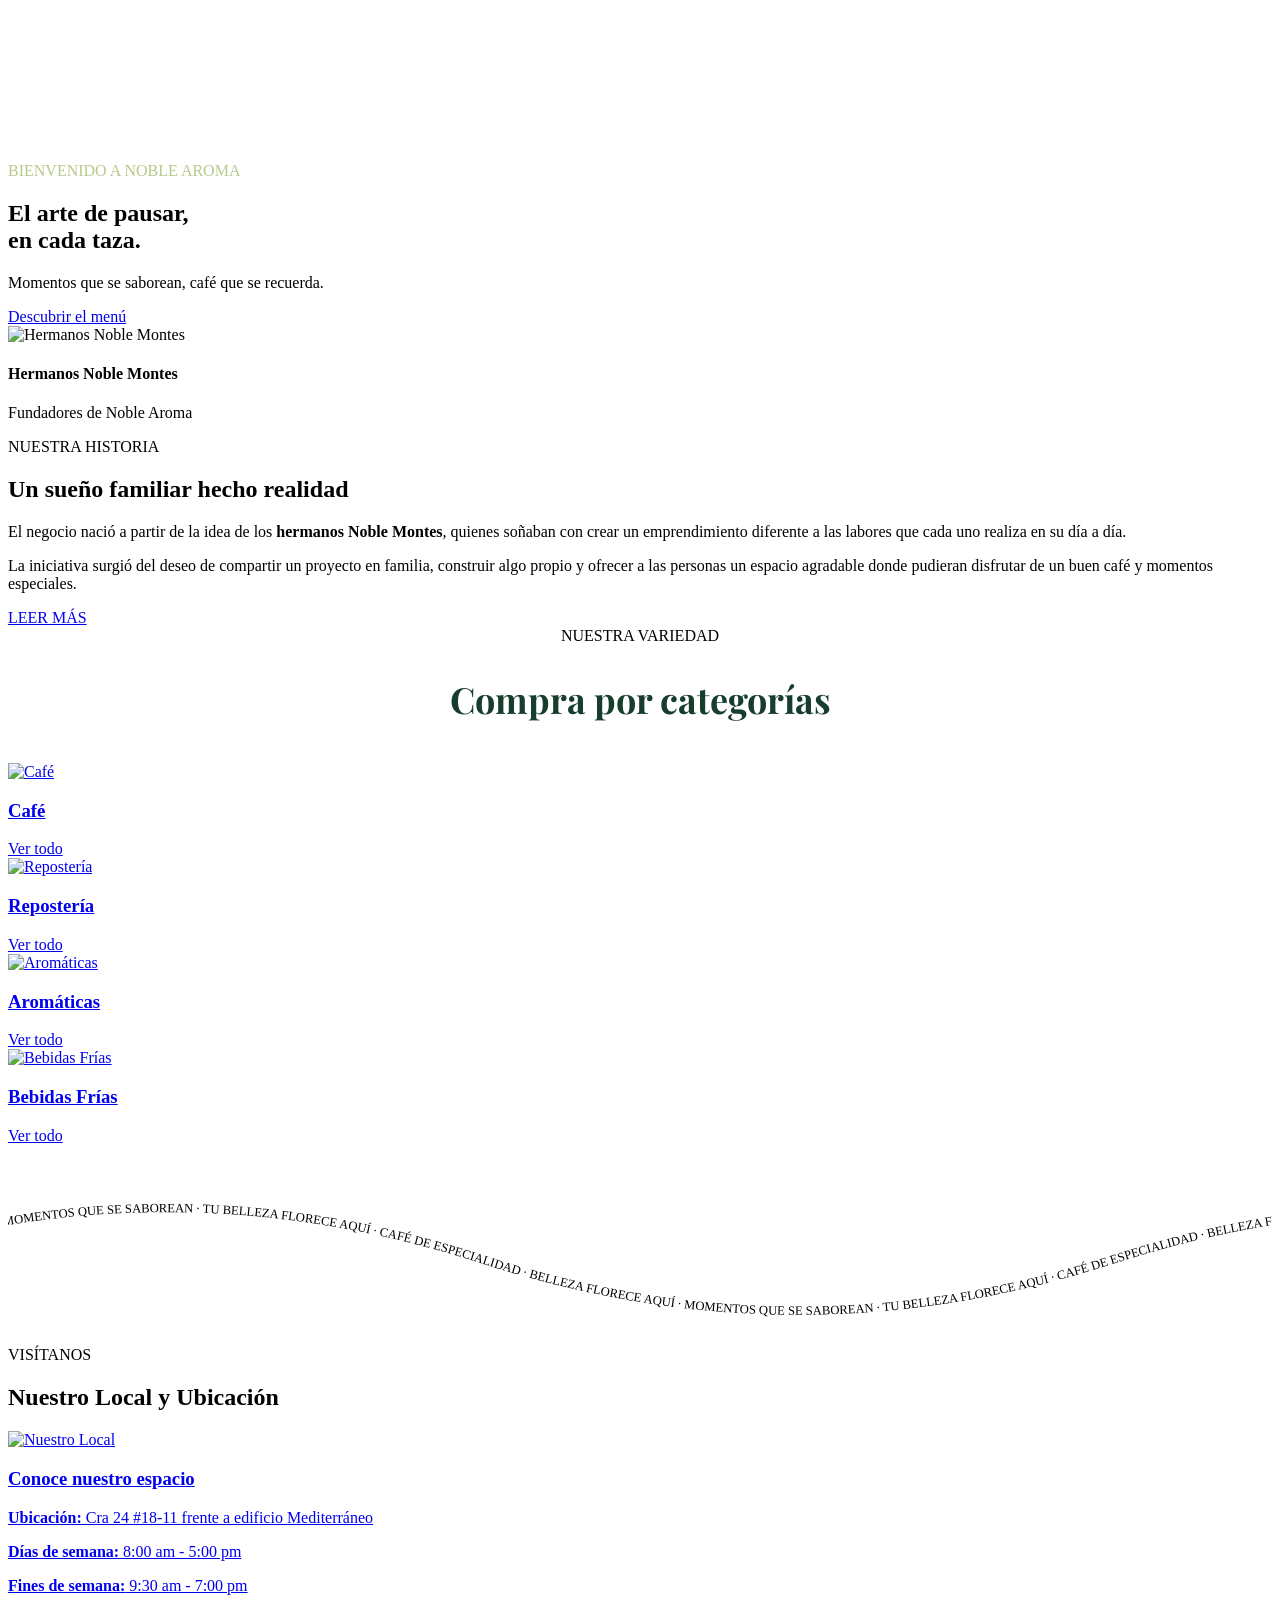
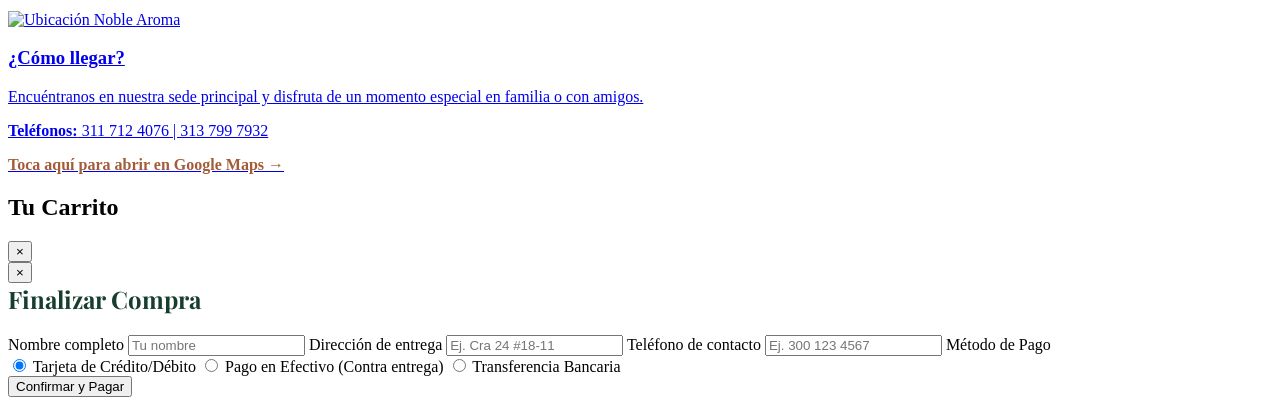
==== index.html @ 35841a6f "Fix HTML structure and resource paths Updated HTML structure and fixed file paths for resources." ====
<!doctype html>
<html lang="es">

<head>
  <meta charset="UTF-8" />
  <meta name="viewport" content="width=device-width, initial-scale=1.0" />
  <title>Noble Aroma</title>
  <link rel="preconnect" href="https://fonts.googleapis.com">
  <link rel="preconnect" href="https://fonts.gstatic.com" crossorigin>
  <link
    href="https://fonts.googleapis.com/css2?family=Cinzel:wght@600;700&family=Montserrat:wght@500;600;700&family=Playfair+Display:ital,wght@0,600;0,700;1,600&family=Poppins:wght@300;400;500;600;700&display=swap"
    rel="stylesheet">
  <link rel="stylesheet" href=".css/style.css" />
  <link rel="icon" href="img/logo/logo cafe.png" type="image/png" />
</head>

<body>
<div id="header-placeholder"></div>

  <section class="hero-video">
    <video autoplay loop muted playsinline class="video-fondo">
      <source src="/img/video-marca 9.58.02 a.m..mp4" type="video/mp4">
    </video>
    <div class="hero-video-overlay">
      <span class="titulo-etiqueta" style="color: #B7C98A;">BIENVENIDO A NOBLE AROMA</span>
      <h1>El arte de pausar,<br>en cada taza.</h1>
      <p>Momentos que se saborean, café que se recuerda.</p>
      <a href="productos.html" class="boton-leer-mas">Descubrir el menú</a>
    </div>
  </section>

  <section class="historia-inicio animar-scroll">
    <div class="historia-inicio-contenedor">
      <div class="historia-inicio-imagen-wrapper">
        <div class="historia-inicio-imagen">
          <img src="../img/dueñosylocal.jpeg" alt="Hermanos Noble Montes">
        </div>
        <div class="tarjeta-fundador">
          <h4>Hermanos Noble Montes</h4>
          <p>Fundadores de Noble Aroma</p>
        </div>
      </div>
      <div class="historia-inicio-contenido">
        <span class="titulo-etiqueta">NUESTRA HISTORIA</span>
        <h2>Un sueño familiar hecho realidad</h2>
        <p>El negocio nació a partir de la idea de los <strong>hermanos Noble Montes</strong>, quienes soñaban con crear
          un emprendimiento diferente a las labores que cada uno realiza en su día a día.</p>
        <p>La iniciativa surgió del deseo de compartir un proyecto en familia, construir algo propio y ofrecer a las
          personas un espacio agradable donde pudieran disfrutar de un buen café y momentos especiales.</p>
        <a href="conocenos.html" class="boton-leer-mas">LEER MÁS</a>
      </div>
    </div>
  </section>

  <section class="categorias-inicio animar-scroll">
    <div class="content-container">
      <span class="titulo-etiqueta" style="text-align: center; display: block; margin-bottom: 10px;">NUESTRA
        VARIEDAD</span>
      <h2
        style="text-align: center; font-family: 'Playfair Display', serif; color: #173D2D; font-size: 36px; margin-bottom: 40px;">
        Compra por categorías</h2>
      <div class="grid-categorias">
        <a href="productos.html?categoria=cafe" class="categoria-card">
          <img src="../img/1.jpeg" alt="Café">
          <div class="categoria-overlay">
            <h3>Café</h3>
            <span class="btn-ver-categoria">Ver todo</span>
          </div>
        </a>
        <a href="productos.html?categoria=reposteria" class="categoria-card">
          <img src="../img/2.jpeg" alt="Repostería">
          <div class="categoria-overlay">
            <h3>Repostería</h3>
            <span class="btn-ver-categoria">Ver todo</span>
          </div>
        </a>
        <a href="productos.html?categoria=aromaticas" class="categoria-card">
          <img src="../img/3.jpeg" alt="Aromáticas">
          <div class="categoria-overlay">
            <h3>Aromáticas</h3>
            <span class="btn-ver-categoria">Ver todo</span>
          </div>
        </a>
        <a href="productos.html?categoria=bebidas" class="categoria-card">
          <img src="../img/4.png" alt="Bebidas Frías">
          <div class="categoria-overlay">
            <h3>Bebidas Frías</h3>
            <span class="btn-ver-categoria">Ver todo</span>
          </div>
        </a>
      </div>
    </div>
  </section>

  <section class="frase-arco animar-scroll">
    <svg viewBox="0 0 1600 250" class="texto-arco-svg" preserveAspectRatio="xMidYMid slice">
      <path id="curva-gusano" d="M -200,150 Q 200,20 600,150 T 1400,150 T 2200,150" fill="transparent" />
      <text>
        <textPath href="#curva-gusano" startOffset="0%">
          BELLEZA FLORECE AQUÍ · MOMENTOS QUE SE SABOREAN · TU BELLEZA FLORECE AQUÍ · CAFÉ DE ESPECIALIDAD · BELLEZA
          FLORECE AQUÍ · MOMENTOS QUE SE SABOREAN · TU BELLEZA FLORECE AQUÍ · CAFÉ DE ESPECIALIDAD · BELLEZA FLORECE
          AQUÍ · MOMENTOS QUE SE SABOREAN ·
        </textPath>
      </text>
    </svg>
  </section>

  <section class="visitanos animar-scroll">
    <div class="visitanos-contenedor">
      <span class="titulo-etiqueta">VISÍTANOS</span>
      <h2>Nuestro Local y Ubicación</h2>
      <div class="visitanos-grid">
        <a href="conocenos.html" class="visitanos-card enlace-tarjeta">
          <img src="../img/LOCAL.jpeg" alt="Nuestro Local">
          <h3>Conoce nuestro espacio</h3>
          <p><strong>Ubicación:</strong> Cra 24 #18-11 frente a edificio Mediterráneo</p>
          <p><strong>Días de semana:</strong> 8:00 am - 5:00 pm</p>
          <p><strong>Fines de semana:</strong> 9:30 am - 7:00 pm</p>
        </a>
        <a href="https://www.google.com/maps/@9.3065624,-75.4027481,15z?entry=ttu&g_ep=EgoyMDI2MTEwMy4wIKXMDSoASAFQAw%3D%3D"
          target="_blank" rel="noopener noreferrer" class="visitanos-card enlace-tarjeta">
          <img src="../img/UBI.jpeg" alt="Ubicación Noble Aroma">
          <h3>¿Cómo llegar?</h3>
          <p>Encuéntranos en nuestra sede principal y disfruta de un momento especial en familia o con amigos.</p>
          <p><strong>Teléfonos:</strong> 311 712 4076 | 313 799 7932</p>
          <p style="color: #A35C37; font-weight: 600; margin-top: 10px;">Toca aquí para abrir en Google Maps &rarr;</p>
        </a>
      </div>
    </div>
  </section>
 <div id="footer-placeholder"></div>
  
  <div id="overlay-carrito" class="overlay-carrito"></div>
  <aside id="panel-carrito" class="panel-carrito">
    <div class="panel-header">
      <h2>Tu Carrito</h2>
      <button class="cerrar-panel" id="cerrar-panel">&times;</button>
    </div>
    <div class="panel-body">
      <div id="lista-carrito" class="lista-carrito"></div>
      <div id="carrito-vacio" class="carrito-vacio" hidden>
        <p>Tu carrito está vacío.</p>
        <a href="productos.html" class="boton-leer-mas">Ver Productos</a>
      </div>
    </div>
    <div class="panel-footer" id="resumen-carrito" hidden>
      <div class="linea-resumen"><span>Subtotal</span><span id="subtotal">$0</span></div>
      <div class="linea-resumen"><span>Envío</span><span>Gratis</span></div>
      <div class="linea-resumen total"><span>Total</span><span id="total-final">$0</span></div>
      <button id="btn-pagar" class="boton-confirmar">Proceder al Pago</button>
      <button id="btn-vaciar" class="boton-vaciar">Vaciar carrito</button>
    </div>
  </aside>
  <div id="modal-checkout" class="modal-overlay">
    <div class="modal-contenido">
      <button class="modal-cerrar" id="cerrar-checkout">&times;</button>
      <h2 style="font-family: 'Playfair Display', serif; color: #173D2D; margin-top: 0;">Finalizar Compra</h2>
      <form id="form-checkout" class="modal-formulario">
        <label>Nombre completo</label>
        <input type="text" id="checkout-nombre" placeholder="Tu nombre" required>
        <label>Dirección de entrega</label>
        <input type="text" id="checkout-direccion" placeholder="Ej. Cra 24 #18-11" required>
        <label>Teléfono de contacto</label>
        <input type="tel" id="checkout-telefono" placeholder="Ej. 300 123 4567" required>
        <label>Método de Pago</label>
        <div class="opciones-pedido">
          <label class="opcion-radio"><input type="radio" name="metodo-pago" value="Tarjeta de Crédito/Débito" checked>
            Tarjeta de Crédito/Débito</label>
          <label class="opcion-radio"><input type="radio" name="metodo-pago" value="Pago en Efectivo"> Pago en Efectivo
            (Contra entrega)</label>
          <label class="opcion-radio"><input type="radio" name="metodo-pago" value="Transferencia Bancaria">
            Transferencia Bancaria</label>
        </div>
        <button type="submit" class="boton-confirmar">Confirmar y Pagar</button>
      </form>
    </div>
  </div>
  <script src="/js/principal.js"></script>
  <script src="/js/carrito.js"></script>
</body>

</html>
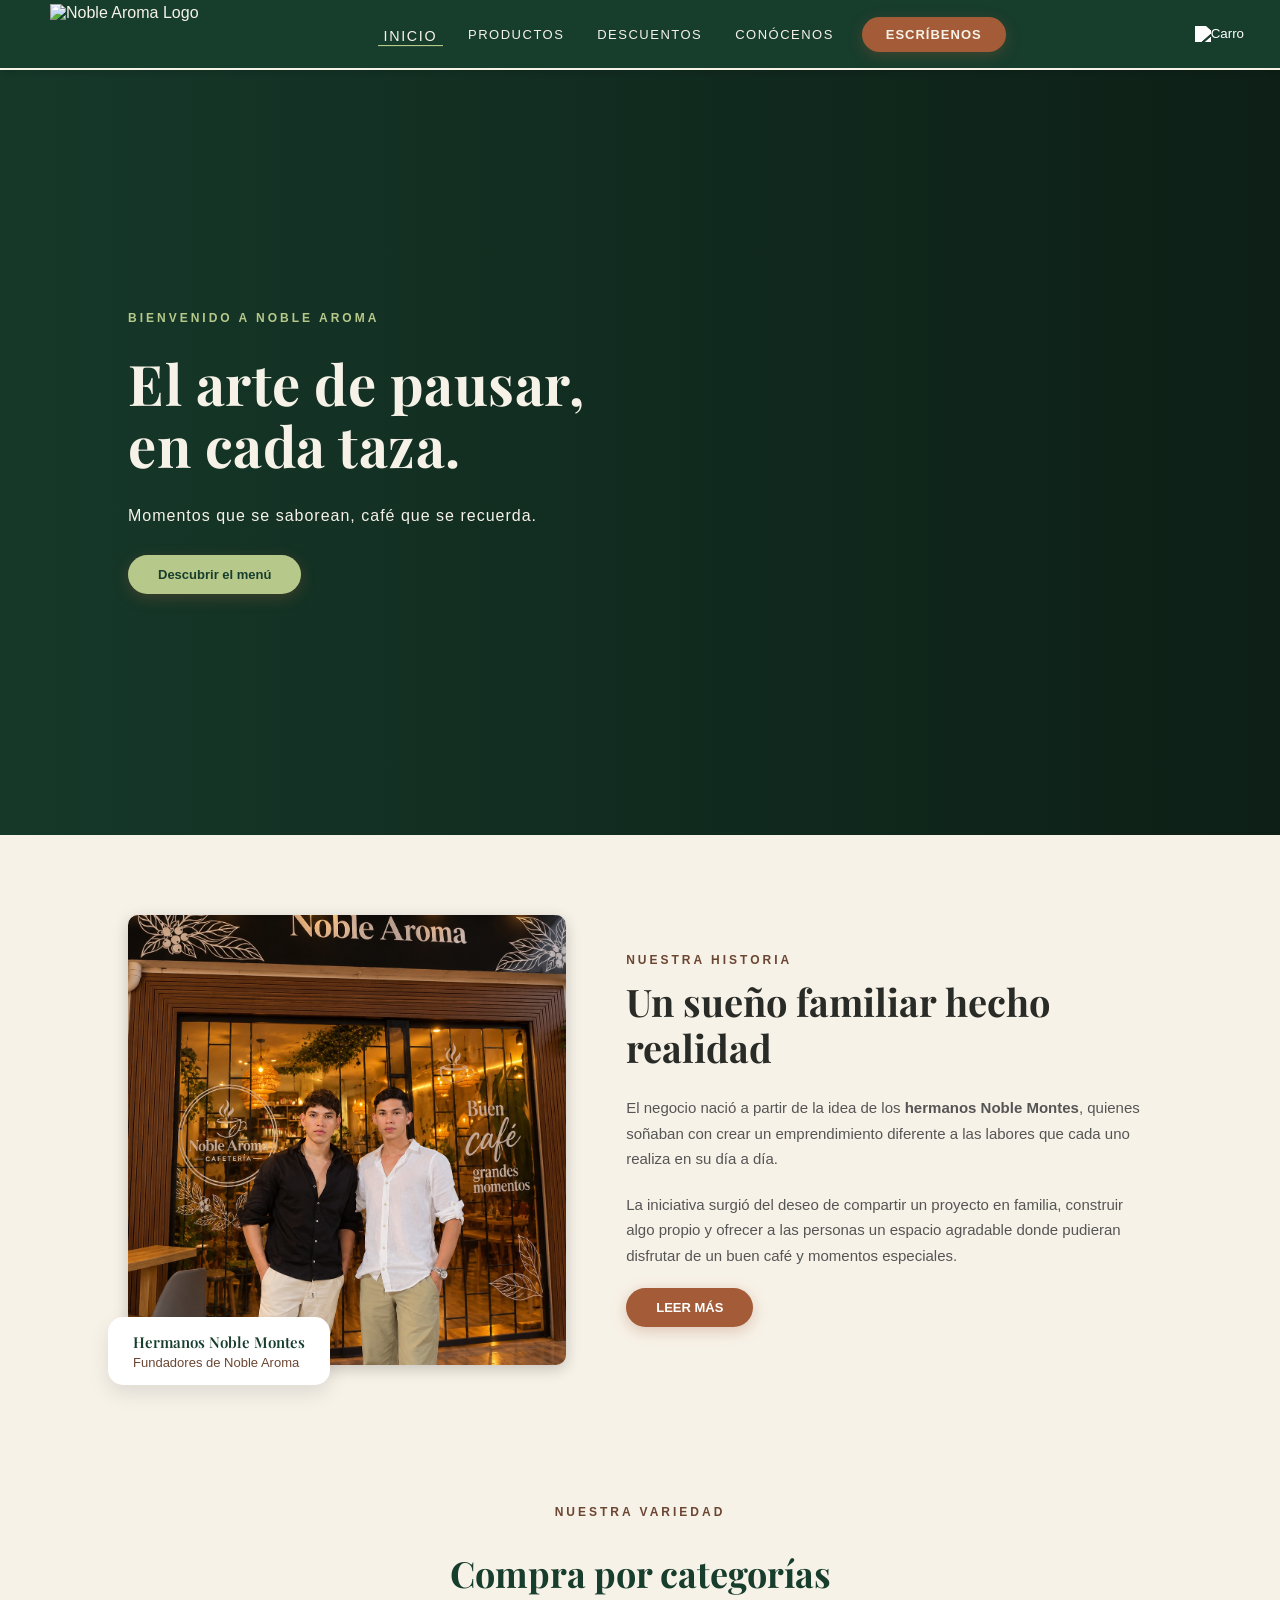
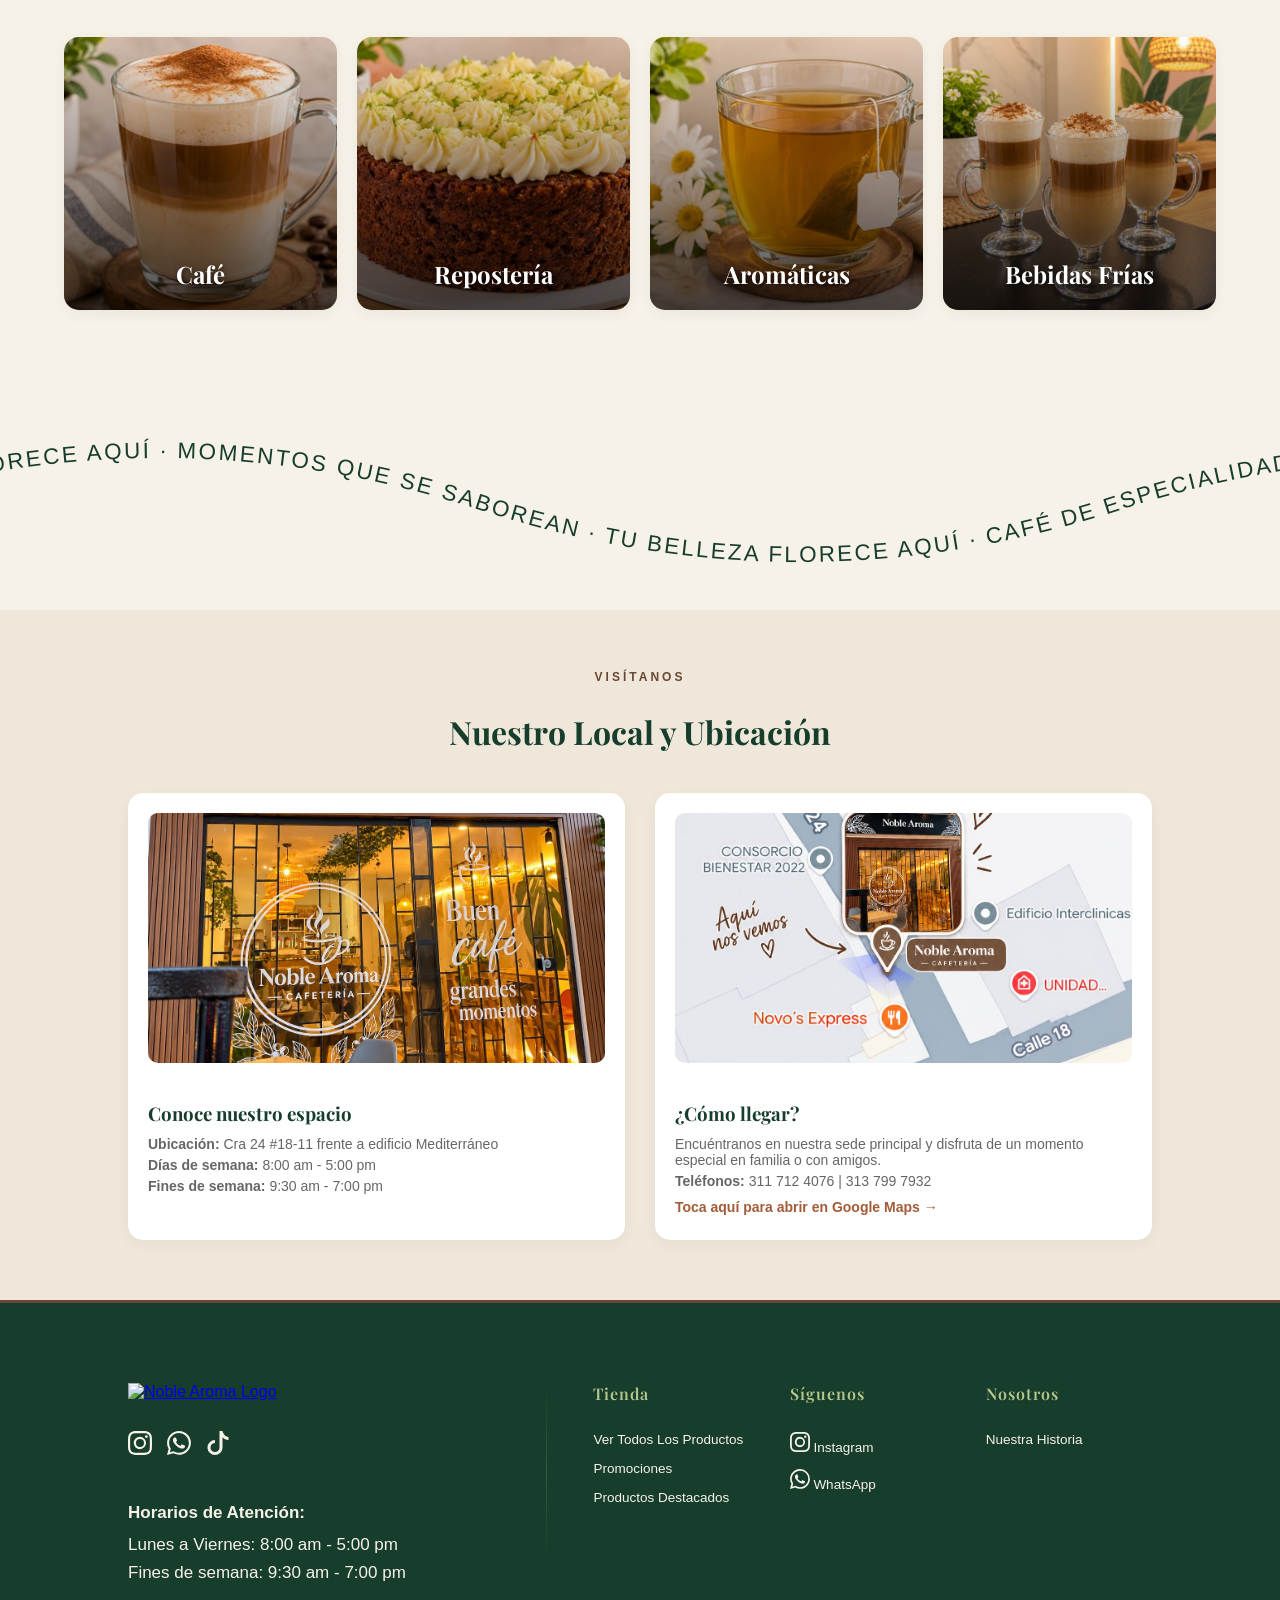
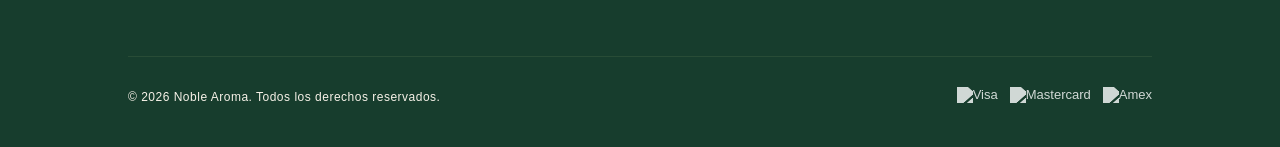
==== commit 787c3500: "Fix HTML structure and stylesheet link Updated HTML structure and fixed stylesheet link." ====
--- a/index.html
+++ b/index.html
@@ -10,8 +10,8 @@
   <link
     href="https://fonts.googleapis.com/css2?family=Cinzel:wght@600;700&family=Montserrat:wght@500;600;700&family=Playfair+Display:ital,wght@0,600;0,700;1,600&family=Poppins:wght@300;400;500;600;700&display=swap"
     rel="stylesheet">
-  <link rel="stylesheet" href=".css/style.css" />
-  <link rel="icon" href="img/logo/logo cafe.png" type="image/png" />
+<link rel="stylesheet" href="css/style.css">
+<link rel="icon" href="img/logo/logo cafe.png" type="image/png">
 </head>
 
 <body>
--- a/css/style.css
+++ b/css/style.css
@@ -0,0 +1,930 @@
+:root {
+  --color-verde: #173D2D;
+  --color-verde-claro: #B7C98A;
+  --color-crema: #F7F2E8;
+  --color-fondo-alt: #EFE8DA;
+  --color-cafe: #6B4632;
+  --color-cafe-claro: #A35C37;
+  --color-texto: #292B27;
+  --fuente-titulo: 'Playfair Display', serif;
+  --fuente-cuerpo: 'Poppins', sans-serif;
+}
+
+* {
+  box-sizing: border-box;
+  font-family: var(--fuente-cuerpo), system-ui, -apple-system, sans-serif;
+}
+
+html, body {
+  overflow-x: hidden;
+  width: 100%;
+  margin: 0;
+  background-color: var(--color-crema);
+  color: var(--color-texto);
+  display: flex;
+  flex-direction: column;
+  min-height: 100vh;
+  scroll-behavior: smooth;
+}
+
+img { max-width: 100%; }
+
+h1, h2, h3, h4 {
+  font-family: var(--fuente-titulo) !important;
+  font-weight: 700;
+}
+
+header {
+  display: flex;
+  justify-content: space-between;
+  align-items: center;
+  padding: 10px 0;
+  background-color: var(--color-verde);
+  box-shadow: 0 2px 8px rgba(0, 0, 0, 0.15);
+  position: relative;
+  z-index: 100;
+  height: 70px;
+  border-bottom: 2px solid var(--color-crema);
+}
+
+header a, header a:visited, header a:link {
+  color: var(--color-crema) !important;
+  text-decoration: none !important;
+}
+
+.logo-container {
+  display: flex;
+  align-items: center;
+  gap: 15px;
+  margin-left: 50px;
+  flex-shrink: 0;
+}
+
+.logo-icono-img, .logo-icono-svg {
+  height: 60px;
+  width: auto;
+  object-fit: contain;
+  flex-shrink: 0;
+}
+
+.nav {
+  display: flex;
+  justify-content: space-evenly;
+  align-items: center;
+  width: 50%;
+  gap: 15px;
+  white-space: nowrap;
+}
+
+.buttonHeader {
+  color: var(--color-crema);
+  cursor: pointer;
+  display: inline-block;
+  transition: transform 0.3s ease, color 0.3s ease;
+  font-size: 13px;
+  font-weight: 500;
+  letter-spacing: 1.5px;
+  padding: 5px;
+}
+
+.buttonHeader:hover, .buttonHeader.active {
+  transform: scale(1.1);
+  color: var(--color-verde-claro);
+}
+
+.buttonHeader.active {
+  border-bottom: 1px solid var(--color-verde-claro);
+  padding-bottom: 1px;
+}
+
+.icons {
+  margin-right: 30px;
+  display: flex;
+  justify-content: flex-end;
+  align-items: center;
+  gap: 30px;
+}
+
+.buttonIcon {
+  background-color: transparent;
+  border: none;
+  cursor: pointer;
+  height: 30px;
+}
+
+.buttonIcon .Imgicon, .icons .Imgicon {
+  height: 30px;
+  width: auto;
+  filter: brightness(0) invert(1);
+}
+
+.menu-toggle {
+  display: none;
+  background: none;
+  border: none;
+  cursor: pointer;
+  flex-direction: column;
+  gap: 5px;
+}
+
+.menu-toggle span {
+  display: block;
+  width: 25px;
+  height: 3px;
+  background-color: var(--color-crema);
+  border-radius: 3px;
+  transition: all 0.3s ease;
+}
+
+.content { flex: 1; margin: 20px 0; }
+
+.titulo-etiqueta {
+  color: var(--color-cafe);
+  font-size: 12px;
+  font-weight: 700;
+  letter-spacing: 3px;
+  text-transform: uppercase;
+  display: block;
+  margin-bottom: 12px;
+}
+
+.boton-leer-mas, .boton-confirmar, .boton-producto, .btn-escribenos-header, .btn-tab {
+  font-family: var(--fuente-cuerpo) !important;
+  font-weight: 600 !important;
+  border-radius: 30px;
+  border: none;
+  cursor: pointer;
+  transition: all 0.3s ease;
+  text-decoration: none !important;
+  display: inline-block;
+}
+
+.boton-leer-mas, .btn-escribenos-header {
+  background-color: var(--color-cafe-claro);
+  color: #FFFFFF !important;
+  padding: 12px 30px;
+  font-size: 13px;
+  box-shadow: 0 4px 15px rgba(163, 92, 55, 0.3);
+}
+
+.btn-escribenos-header { padding: 10px 24px; letter-spacing: 1px; }
+
+.boton-confirmar, .boton-producto {
+  background-color: var(--color-verde);
+  color: var(--color-crema);
+  padding: 12px;
+  width: 100%;
+  font-size: 14px;
+}
+
+.boton-confirmar { padding: 14px; font-size: 16px; margin-top: 10px; }
+
+.boton-leer-mas:hover, .boton-confirmar:hover, .boton-producto:hover, .btn-escribenos-header:hover {
+  background-color: var(--color-verde);
+  transform: translateY(-2px);
+  color: #FFFFFF !important;
+}
+
+.hero-video {
+  position: relative;
+  width: 100%;
+  height: 85vh;
+  min-height: 550px;
+  overflow: hidden;
+  display: flex;
+  align-items: center;
+  justify-content: flex-start;
+  background-color: #0d1f16;
+}
+
+.video-fondo {
+  position: absolute;
+  top: 50%; left: 50%;
+  width: 100%; height: 100%;
+  z-index: 1;
+  transform: translate(-50%, -50%);
+  object-fit: contain;
+}
+
+.hero-video-overlay {
+  position: relative;
+  z-index: 2;
+  text-align: left;
+  background: linear-gradient(to right, rgba(23, 61, 45, 0.85) 0%, rgba(23, 61, 45, 0.4) 50%, transparent 100%);
+  padding: 60px 10%;
+  width: 100%; height: 100%;
+  display: flex;
+  flex-direction: column;
+  justify-content: center;
+  animation: aparecer 1.5s ease-out;
+}
+
+.hero-video-overlay h1 {
+  color: var(--color-crema);
+  font-size: clamp(36px, 5vw, 56px);
+  line-height: 1.1;
+  margin: 15px 0;
+  max-width: 600px;
+  letter-spacing: 0.5px;
+}
+
+.hero-video-overlay p {
+  color: var(--color-crema);
+  font-size: 16px;
+  margin-bottom: 30px;
+  font-weight: 300;
+  letter-spacing: 1px;
+  max-width: 500px;
+}
+
+.hero-video-overlay .boton-leer-mas {
+  background-color: var(--color-verde-claro);
+  color: var(--color-verde) !important;
+  width: fit-content;
+}
+
+.hero-video-overlay .boton-leer-mas:hover {
+  background-color: var(--color-crema);
+  color: var(--color-verde) !important;
+}
+
+.historia-inicio, .proposito-seccion {
+  padding: 80px 10%;
+  background-color: var(--color-crema);
+}
+
+.historia-inicio-contenedor {
+  display: flex;
+  align-items: center;
+  gap: 60px;
+  max-width: 1200px;
+  margin: 0 auto;
+  flex-wrap: wrap;
+}
+
+.historia-inicio-imagen-wrapper {
+  position: relative;
+  flex: 1;
+  min-width: 320px;
+}
+
+.historia-inicio-imagen {
+  width: 100%; height: 100%;
+  overflow: hidden;
+  border-radius: 10px;
+  box-shadow: 0 4px 15px rgba(0, 0, 0, 0.2);
+}
+
+.historia-inicio-imagen img {
+  width: 100%; height: 450px;
+  object-fit: cover;
+  display: block;
+}
+
+.tarjeta-fundador {
+  position: absolute;
+  bottom: -20px; left: -20px;
+  background-color: #FFFFFF;
+  padding: 15px 25px;
+  border-radius: 15px;
+  box-shadow: 0 8px 20px rgba(0, 0, 0, 0.1);
+}
+
+.tarjeta-fundador h4 { margin: 0; color: var(--color-verde); font-size: 15px; font-weight: 600; }
+.tarjeta-fundador p { margin: 3px 0 0 0; color: var(--color-cafe); font-size: 13px; }
+.historia-inicio-contenido { flex: 1.2; min-width: 320px; }
+.historia-inicio-contenido h2 { font-size: 38px; color: var(--color-texto); line-height: 1.2; margin: 0 0 25px 0; }
+.historia-inicio-contenido p { color: #555555; font-size: 15px; line-height: 1.7; margin-bottom: 20px; }
+
+.categorias-inicio { padding: 60px 5%; background-color: var(--color-crema); }
+
+.grid-categorias {
+  display: grid;
+  grid-template-columns: repeat(4, 1fr);
+  gap: 20px;
+  max-width: 1200px;
+  margin: 0 auto;
+}
+
+.categoria-card {
+  position: relative;
+  border-radius: 15px;
+  overflow: hidden;
+  aspect-ratio: 1 / 1;
+  display: flex;
+  justify-content: center;
+  align-items: center;
+  text-decoration: none;
+  box-shadow: 0 4px 15px rgba(0, 0, 0, 0.05);
+  transition: transform 0.3s ease;
+}
+
+.categoria-card:hover { transform: translateY(-5px); }
+.categoria-card img { width: 100%; height: 100%; object-fit: cover; transition: transform 0.5s ease; }
+.categoria-card:hover img { transform: scale(1.1); }
+
+.categoria-overlay {
+  position: absolute;
+  top: 0; left: 0;
+  width: 100%; height: 100%;
+  background: linear-gradient(to top, rgba(0, 0, 0, 0.7), transparent);
+  display: flex;
+  flex-direction: column;
+  justify-content: flex-end;
+  align-items: center;
+  padding-bottom: 20px;
+}
+
+.categoria-overlay h3 {
+  color: #FFFFFF;
+  font-size: 24px;
+  margin: 0;
+  text-shadow: 1px 1px 4px rgba(0, 0, 0, 0.6);
+  z-index: 2;
+}
+
+.btn-ver-categoria {
+  background-color: var(--color-crema);
+  color: var(--color-verde);
+  padding: 8px 22px;
+  border-radius: 30px;
+  font-size: 14px;
+  letter-spacing: 0.5px;
+  text-decoration: none;
+  opacity: 0;
+  transition: all 0.3s ease;
+  position: absolute;
+  top: 50%; left: 50%;
+  transform: translate(-50%, -50%) translateY(10px);
+  box-shadow: 0 4px 10px rgba(0, 0, 0, 0.2);
+}
+
+.categoria-card:hover .btn-ver-categoria {
+  opacity: 1;
+  transform: translate(-50%, -50%) translateY(0);
+}
+
+.categoria-card:hover .categoria-overlay {
+  background: linear-gradient(to top, rgba(0, 0, 0, 0.8), rgba(0, 0, 0, 0.2));
+}
+
+.frase-arco {
+  background-color: var(--color-crema);
+  padding: 20px 0;
+  overflow: hidden;
+  display: flex;
+  justify-content: center;
+  align-items: center;
+  width: 100%;
+  position: relative;
+}
+
+.texto-arco-svg { width: 100%; height: 200px; overflow: visible; }
+.texto-arco-svg text {
+  font-size: 28px;
+  fill: var(--color-verde);
+  letter-spacing: 3px;
+  text-transform: uppercase;
+  animation: moverGusano 40s linear infinite;
+}
+
+@keyframes moverGusano {
+  0% { transform: translateX(0); }
+  100% { transform: translateX(-50%); }
+}
+
+.visitanos, .linea-tiempo-seccion {
+  padding: 60px 10%;
+  text-align: center;
+  background-color: var(--color-fondo-alt);
+}
+
+.visitanos h2, .titulo-seccion-centro {
+  font-size: 32px;
+  color: var(--color-verde);
+  margin-bottom: 40px;
+}
+
+.titulo-seccion-centro { font-size: 36px; margin-top: 5px; }
+
+.visitanos-grid { display: flex; gap: 30px; justify-content: center; flex-wrap: wrap; }
+
+.visitanos-card, .enlace-tarjeta {
+  flex: 1;
+  min-width: 280px;
+  max-width: 500px;
+  background: #ffffff;
+  border-radius: 15px;
+  padding: 20px;
+  box-shadow: 0 4px 15px rgba(0, 0, 0, 0.05);
+  text-align: left;
+  text-decoration: none;
+  color: inherit;
+  transition: transform 0.3s ease, box-shadow 0.3s ease;
+  display: block;
+}
+
+.visitanos-card:hover, .enlace-tarjeta:hover, .tarjeta-descuento:hover, .tarjeta-destacado:hover {
+  transform: translateY(-5px);
+  box-shadow: 0 8px 25px rgba(0, 0, 0, 0.1);
+}
+
+.visitanos-card img {
+  width: 100%; height: 250px;
+  object-fit: cover;
+  border-radius: 10px;
+  margin-bottom: 15px;
+}
+
+.visitanos-card h3 { color: var(--color-verde); margin-bottom: 10px; }
+.visitanos-card p { color: #666; font-size: 14px; margin: 5px 0; }
+
+footer {
+  width: 100%;
+  background-color: var(--color-verde);
+  padding: 80px 10% 40px 10%;
+  box-sizing: border-box;
+  display: grid;
+  grid-template-columns: 4fr 1fr 6fr;
+  align-items: flex-start;
+  border-top: 3px solid var(--color-cafe);
+}
+
+.columna-izquierda { display: flex; flex-direction: column; gap: 25px; }
+.footer-logo { height: auto; width: 250px; margin: 0; padding: 0; }
+
+.social-icons-footer { display: flex; gap: 15px; margin-top: 5px; }
+.social-icons-footer a { color: var(--color-crema); transition: transform 0.3s ease, color 0.3s ease; }
+.social-icons-footer a:hover { transform: scale(1.2); color: var(--color-verde-claro); }
+
+.linea-separadora {
+  width: 1px; height: 180px;
+  background: linear-gradient(to bottom, rgba(183, 201, 138, 0) 0%, rgba(183, 201, 138, 0.2) 50%, rgba(183, 201, 138, 0) 100%);
+  justify-self: center;
+}
+
+.footer-columnas { display: grid; grid-template-columns: repeat(3, 1fr); gap: 30px; width: 100%; }
+.footer-col { display: flex; flex-direction: column; gap: 14px; }
+.footer-col h3 { font-size: 16px; text-transform: capitalize; letter-spacing: 1px; color: var(--color-verde-claro); margin: 0 0 14px 0; font-weight: 600; }
+.footer-col a { color: var(--color-crema); text-decoration: none; font-size: 13.5px; font-weight: 400; transition: all 0.25s ease; display: inline-block; }
+.footer-col a:hover { color: var(--color-verde-claro); transform: translateX(5px); }
+
+.red-social { display: flex; align-items: center; gap: 10px; }
+.red-social svg { width: 20px; height: 20px; transition: transform 0.3s ease; }
+.red-social:hover svg { transform: scale(1.2); }
+
+.footer-bootom {
+  grid-column: 1 / -1;
+  margin-top: 70px;
+  padding-top: 30px;
+  border-top: 1px solid rgba(183, 201, 138, 0.1);
+  display: flex;
+  justify-content: space-between;
+  align-items: center;
+  flex-wrap: wrap;
+  gap: 20px;
+  font-size: 13px;
+  color: var(--color-crema);
+  width: 100%;
+}
+
+.footer-bootom p { margin: 0; font-size: 12px; font-weight: 300; letter-spacing: 0.5px; }
+.metodos-pago { display: flex; gap: 12px; align-items: center; }
+.payment-icon { height: 20px; width: auto; filter: brightness(0) invert(1); opacity: 0.8; }
+
+.pagina-productos { width: 100%; flex: 1; min-width: 0; padding: 0 !important; margin: 0 !important; }
+
+.titulo-catalogo {
+  width: 100vw;
+  position: relative;
+  left: 50%; right: 50%;
+  margin-left: -50vw !important; margin-right: -50vw !important;
+  padding: 0 !important;
+  overflow: hidden;
+}
+
+.titulo-catalogo .titulo-imagen { width: 100%; height: auto; display: block; object-fit: cover; }
+.titulo-catalogo > p:last-child { color: var(--color-cafe); line-height: 1.7; }
+
+.catalogo { width: 100%; max-width: 1450px; margin: auto; padding: 45px 5%; }
+.catalogo-encabezado { display: flex; justify-content: space-between; align-items: center; }
+.catalogo-encabezado h2 { margin: 0 0 8px; font-size: 28px; color: var(--color-verde); }
+#contadorProductos { margin: 0; color: var(--color-cafe); font-size: 14px; }
+
+.ordenar-productos { display: flex; align-items: center; gap: 10px; }
+.ordenar-productos select {
+  max-width: 100%;
+  padding: 11px;
+  border: 1px solid var(--color-verde-claro);
+  border-radius: 8px;
+  background: #FFFFFF;
+  color: var(--color-texto);
+}
+
+.catalogo-contenido { display: grid; grid-template-columns: 235px minmax(0, 1fr); gap: 30px; align-items: start; }
+
+.panel-filtros {
+  padding: 22px;
+  background: #FFFFFF;
+  border: 1px solid #E4D5B7;
+  border-radius: 12px;
+  box-shadow: 0 4px 15px rgba(0, 0, 0, 0.02);
+}
+
+.filtros-encabezado {
+  display: flex;
+  justify-content: space-between;
+  align-items: center;
+  gap: 10px;
+  padding-bottom: 18px;
+  border-bottom: 1px solid #E4D5B7;
+}
+
+.filtros-encabezado h3 { margin: 0; font-size: 20px; color: var(--color-verde); }
+#limpiarFiltros { padding: 4px; border: none; background: transparent; color: var(--color-verde); text-decoration: underline; cursor: pointer; }
+
+.filtro { display: flex; flex-direction: column; gap: 13px; padding: 20px 0; border-bottom: 1px solid #E4D5B7; }
+.filtro:last-child { border-bottom: none; }
+.filtro h4 { margin: 0; font-size: 16px; color: var(--color-verde); }
+
+.espacio_productos { display: grid; grid-template-columns: repeat(auto-fill, minmax(220px, 1fr)); gap: 20px; }
+
+.tarjeta-producto {
+  background: #ffffff;
+  border-radius: 12px;
+  padding: 15px;
+  display: flex;
+  flex-direction: column;
+  justify-content: space-between;
+  box-shadow: 0 4px 10px rgba(0, 0, 0, 0.05);
+}
+
+.imagen-producto { width: 100%; aspect-ratio: 4 / 3; overflow: hidden; border-radius: 8px; margin-bottom: 10px; }
+.imagen-producto img { width: 100%; height: 100%; object-fit: cover; }
+.categoria-producto { font-size: 11px; text-transform: uppercase; color: var(--color-cafe-claro); font-weight: 600; margin-top: 8px; }
+.tarjeta-producto h3 { margin: 6px 0; color: var(--color-verde); font-size: 16px; }
+.precio-producto { font-weight: 700; color: var(--color-verde); margin-bottom: 12px; }
+
+.btn-abrir-filtros {
+  display: none;
+  background-color: var(--color-verde);
+  color: var(--color-crema);
+  border: none;
+  padding: 10px 15px;
+  border-radius: 30px;
+  font-weight: 600;
+  cursor: pointer;
+  align-items: center;
+  gap: 8px;
+  margin-bottom: 20px;
+  width: fit-content;
+}
+
+.carrusel-destacados {
+  display: flex;
+  gap: 20px;
+  overflow-x: auto;
+  padding: 10px 5px 20px 5px;
+  scroll-behavior: smooth;
+  scrollbar-width: thin;
+  scrollbar-color: var(--color-verde-claro) var(--color-crema);
+}
+
+.carrusel-destacados::-webkit-scrollbar { height: 8px; }
+.carrusel-destacados::-webkit-scrollbar-track { background: var(--color-crema); }
+.carrusel-destacados::-webkit-scrollbar-thumb { background-color: var(--color-verde-claro); border-radius: 10px; }
+
+.tarjeta-destacado {
+  min-width: 200px;
+  max-width: 200px;
+  height: 260px;
+  border-radius: 15px;
+  overflow: hidden;
+  position: relative;
+  cursor: pointer;
+  box-shadow: 0 4px 15px rgba(0, 0, 0, 0.1);
+  transition: transform 0.3s ease;
+}
+
+.tarjeta-destacado img { width: 100%; height: 100%; object-fit: cover; }
+.tarjeta-destacado .overlay-destacado {
+  position: absolute;
+  bottom: 0; left: 0;
+  width: 100%;
+  padding: 15px;
+  background: linear-gradient(to top, rgba(0, 0, 0, 0.8), transparent);
+  color: white;
+}
+.tarjeta-destacado .overlay-destacado h3 { margin: 0; font-size: 16px; }
+
+.overlay-carrito, .modal-overlay {
+  position: fixed;
+  top: 0; left: 0;
+  width: 100%; height: 100%;
+  background-color: rgba(0, 0, 0, 0.5);
+  z-index: 1000;
+  opacity: 0;
+  visibility: hidden;
+  transition: opacity 0.3s ease;
+}
+
+.modal-overlay {
+  display: none;
+  background-color: rgba(0, 0, 0, 0.6);
+  justify-content: center;
+  align-items: center;
+  backdrop-filter: blur(4px);
+}
+
+.overlay-carrito.active { opacity: 1; visibility: visible; }
+
+.modal-contenido {
+  background-color: var(--color-crema);
+  padding: 30px;
+  border-radius: 20px;
+  width: 90%;
+  max-width: 450px;
+  position: relative;
+  box-shadow: 0 10px 30px rgba(0, 0, 0, 0.2);
+  animation: aparecer 0.3s ease;
+}
+
+@keyframes aparecer {
+  from { transform: translateY(20px); opacity: 0; }
+  to { transform: translateY(0); opacity: 1; }
+}
+
+.modal-cerrar, .cerrar-panel {
+  position: absolute;
+  top: 15px; right: 20px;
+  background: none;
+  border: none;
+  font-size: 28px;
+  color: var(--color-cafe);
+  cursor: pointer;
+}
+
+.cerrar-panel { position: static; }
+
+.modal-producto-header {
+  display: flex;
+  align-items: center;
+  gap: 20px;
+  margin-bottom: 25px;
+  border-bottom: 1px solid #E4D5B7;
+  padding-bottom: 20px;
+}
+
+.modal-producto-header img { width: 80px; height: 80px; object-fit: cover; border-radius: 10px; }
+.modal-producto-header h3 { margin: 0; color: var(--color-verde); font-size: 22px; }
+.modal-precio { margin: 5px 0 0 0; color: var(--color-cafe-claro); font-weight: 700; font-size: 18px; }
+
+.modal-formulario { display: flex; flex-direction: column; gap: 15px; }
+.modal-formulario label { color: var(--color-cafe); font-weight: 600; font-size: 14px; }
+.modal-formulario input[type="number"] {
+  padding: 12px;
+  border: 1px solid #D6C7A8;
+  border-radius: 10px;
+  background-color: #FFFFFF;
+  outline: none;
+  font-size: 14px;
+  width: 100px;
+}
+
+.opciones-pedido { display: flex; flex-direction: column; gap: 10px; margin-bottom: 10px; }
+.opcion-radio { display: flex; align-items: center; gap: 10px; font-weight: 400 !important; cursor: pointer; color: var(--color-texto) !important; }
+.opcion-radio input[type="radio"], .opcion-radio input[type="checkbox"] { accent-color: var(--color-verde); width: 18px; height: 18px; }
+
+.toast-notificacion {
+  position: fixed;
+  bottom: 30px; right: 30px;
+  background-color: var(--color-verde);
+  color: var(--color-crema);
+  padding: 15px 25px;
+  border-radius: 10px;
+  box-shadow: 0 5px 15px rgba(0, 0, 0, 0.3);
+  display: flex;
+  align-items: center;
+  gap: 10px;
+  transform: translateY(100px);
+  opacity: 0;
+  transition: all 0.4s ease;
+  z-index: 2000;
+  border-left: 5px solid var(--color-verde-claro);
+}
+
+.toast-notificacion.visible { transform: translateY(0); opacity: 1; }
+
+.panel-carrito {
+  position: fixed;
+  top: 0; right: -450px;
+  width: 100%; max-width: 400px; height: 100vh;
+  background-color: var(--color-crema);
+  z-index: 1001;
+  display: flex;
+  flex-direction: column;
+  box-shadow: -5px 0 20px rgba(0, 0, 0, 0.1);
+  transition: right 0.3s ease;
+}
+
+.panel-carrito.active { right: 0; }
+
+.panel-header {
+  display: flex;
+  justify-content: space-between;
+  align-items: center;
+  padding: 20px;
+  background-color: #FFFFFF;
+  border-bottom: 1px solid #E4D5B7;
+}
+
+.panel-header h2 { margin: 0; color: var(--color-verde); font-size: 22px; }
+.panel-body { flex: 1; overflow-y: auto; padding: 20px; }
+.lista-carrito { display: flex; flex-direction: column; gap: 15px; }
+
+.item-carrito {
+  display: flex;
+  align-items: center;
+  gap: 15px;
+  background: #FFFFFF;
+  padding: 12px;
+  border-radius: 12px;
+  box-shadow: 0 2px 8px rgba(0, 0, 0, 0.05);
+}
+
+.item-carrito img { width: 60px; height: 60px; object-fit: cover; border-radius: 8px; }
+.item-info { flex: 1; }
+.item-info h3 { margin: 0 0 3px 0; color: var(--color-verde); font-size: 15px; font-weight: 600; }
+.item-notas { color: var(--color-cafe-claro); font-size: 11px; margin: 0 0 3px 0; }
+.item-precio { color: #555; font-size: 13px; margin: 0; }
+
+.item-acciones { display: flex; flex-direction: column; align-items: flex-end; gap: 5px; }
+.controles-cantidad { display: flex; align-items: center; gap: 8px; background: var(--color-crema); border-radius: 20px; padding: 2px 8px; }
+.btn-cantidad { background: none; border: none; font-size: 16px; color: var(--color-verde); cursor: pointer; font-weight: bold; }
+.item-total { font-weight: 700; color: var(--color-verde); font-size: 14px; margin: 0; }
+.btn-eliminar, .boton-vaciar { background: transparent; color: var(--color-cafe-claro); border: none; font-size: 11px; text-decoration: underline; cursor: pointer; }
+
+.panel-footer { padding: 20px; background-color: #FFFFFF; border-top: 1px solid #E4D5B7; }
+.linea-resumen { display: flex; justify-content: space-between; margin-bottom: 10px; color: #555; font-size: 14px; }
+.linea-resumen.total { border-top: 1px dashed #ccc; padding-top: 10px; font-weight: 700; color: var(--color-verde); font-size: 18px; margin-bottom: 20px; }
+.boton-vaciar { width: 100%; padding: 10px; font-size: 13px; margin-top: 10px; }
+.carrito-vacio { text-align: center; padding: 40px 20px; color: var(--color-cafe); }
+
+.descuentos-grid {
+  display: grid;
+  grid-template-columns: repeat(auto-fit, minmax(280px, 1fr));
+  gap: 30px;
+  padding: 10px 10% 60px;
+  max-width: 1200px;
+  margin: 0 auto;
+}
+
+.tarjeta-descuento {
+  background: #FFFFFF;
+  border-radius: 15px;
+  overflow: hidden;
+  box-shadow: 0 4px 15px rgba(0, 0, 0, 0.05);
+  text-align: center;
+  border: 2px dashed var(--color-verde-claro);
+  transition: transform 0.3s ease;
+  display: flex;
+  flex-direction: column;
+}
+
+.tarjeta-descuento .descuento-header { background-color: var(--color-verde); color: var(--color-crema); padding: 20px; }
+.tarjeta-descuento .descuento-header h3 { margin: 0; font-size: 24px; }
+.tarjeta-descuento .descuento-body { padding: 25px 20px; flex: 1; display: flex; flex-direction: column; justify-content: space-between; }
+.tarjeta-descuento .descuento-body p { color: var(--color-cafe); margin-bottom: 15px; font-size: 15px; line-height: 1.5; }
+
+.codigo-descuento {
+  display: inline-block;
+  background: var(--color-crema);
+  padding: 12px 25px;
+  border-radius: 30px;
+  font-weight: 700;
+  color: var(--color-cafe-claro);
+  font-size: 22px;
+  letter-spacing: 1px;
+  border: 1px solid #E4D5B7;
+  margin-top: auto;
+}
+
+.formulario-contacto-contenedor {
+  max-width: 600px;
+  margin: 40px auto;
+  padding: 30px;
+  background: #ffffff;
+  border-radius: 12px;
+  box-shadow: 0 4px 15px rgba(0, 0, 0, 0.05);
+}
+
+.formulario-contacto { display: flex; flex-direction: column; gap: 15px; }
+.formulario-contacto input, .formulario-contacto textarea { padding: 12px; border-radius: 6px; border: 1px solid #ccc; }
+.formulario-contacto button { position: static; align-self: flex-start; }
+
+.tabs-botones { display: flex; justify-content: center; gap: 15px; margin-bottom: 30px; flex-wrap: wrap; }
+.btn-tab { background: transparent; border: 2px solid var(--color-verde); color: var(--color-verde); padding: 10px 30px; font-size: 14px; }
+.btn-tab.active, .btn-tab:hover { background-color: var(--color-verde); color: var(--color-crema); }
+
+.tab-contenido {
+  display: none;
+  background: #FFFFFF;
+  padding: 40px;
+  border-radius: 15px;
+  max-width: 800px;
+  margin: 0 auto;
+  box-shadow: 0 4px 20px rgba(0, 0, 0, 0.05);
+  border-left: 5px solid var(--color-cafe-claro);
+  animation: aparecer 0.4s ease;
+}
+
+.tab-contenido.active { display: block; }
+.tab-contenido h3 { color: var(--color-verde); font-size: 26px; margin-top: 0; margin-bottom: 15px; }
+.tab-contenido p { color: #555555; line-height: 1.8; font-size: 15px; margin: 0; }
+
+.lista-valores { list-style: none; padding: 0; margin: 0; }
+.lista-valores li { color: #555555; line-height: 1.7; font-size: 15px; margin-bottom: 15px; padding-left: 20px; position: relative; }
+.lista-valores li::before { content: '•'; color: var(--color-cafe-claro); font-size: 20px; position: absolute; left: 0; top: -2px; }
+.lista-valores li strong { color: var(--color-verde); }
+
+.timeline-contenedor { display: flex; gap: 40px; max-width: 1000px; margin: 0 auto; align-items: center; }
+.timeline-navegacion { display: flex; flex-direction: column; gap: 20px; position: relative; border-left: 2px solid #D6C7A8; padding-left: 25px; flex: 1; }
+
+.timeline-nodo {
+  background: none; border: none; text-align: left; cursor: pointer; padding: 10px 15px; border-radius: 10px; position: relative; transition: all 0.3s ease;
+}
+
+.timeline-nodo::before {
+  content: ''; position: absolute; left: -32px; top: 50%; transform: translateY(-50%); width: 12px; height: 12px; background-color: #D6C7A8; border-radius: 50%; transition: all 0.3s ease;
+}
+
+.timeline-nodo.active::before, .timeline-nodo:hover::before { background-color: var(--color-cafe-claro); transform: translateY(-50%) scale(1.4); }
+.timeline-nodo.active { background-color: #FFFFFF; box-shadow: 0 4px 15px rgba(0, 0, 0, 0.05); }
+
+.nodo-año { display: block; font-size: 13px; font-weight: 700; color: var(--color-cafe-claro); letter-spacing: 1px; }
+.nodo-titulo { font-size: 16px; color: var(--color-verde); font-weight: 600; }
+
+.timeline-contenido-card {
+  flex: 1.5; background-color: #FFFFFF; padding: 40px; border-radius: 15px; box-shadow: 0 4px 20px rgba(0, 0, 0, 0.05); border-left: 4px solid var(--color-verde); min-height: 220px;
+}
+
+.timeline-hito { display: none; animation: aparecer 0.4s ease; }
+.timeline-hito.active { display: block; }
+.timeline-hito h3 { color: var(--color-verde); font-size: 24px; margin: 0 0 5px 0; }
+.timeline-fecha { font-size: 13px; color: var(--color-cafe); font-weight: 600; display: block; margin-bottom: 15px; }
+.timeline-hito p { color: #555555; line-height: 1.7; font-size: 15px; margin: 0; }
+
+@media (max-width: 900px) {
+  .nav {
+    display: none; position: absolute; top: 100%; left: 0; width: 100%;
+    background-color: var(--color-verde); flex-direction: column; padding: 20px 0; box-shadow: 0 10px 15px rgba(0, 0, 0, 0.1);
+  }
+  .nav.active { display: flex; }
+  .menu-toggle { display: flex; }
+  .catalogo-contenido { display: flex; flex-direction: column; }
+  .panel-filtros {
+    position: fixed; top: 0; left: -100%; width: 85%; max-width: 350px; height: 100vh; background-color: #FFFFFF;
+    z-index: 1001; transition: left 0.3s ease; overflow-y: auto; border-radius: 0 20px 20px 0; box-shadow: 5px 0 15px rgba(0, 0, 0, 0.1); padding-bottom: 50px;
+  }
+  .panel-filtros.active { left: 0; }
+  .overlay-filtros { display: block; }
+  .btn-abrir-filtros { display: flex; }
+  .filtros-encabezado #limpiarFiltros { display: none; }
+  #limpiarFiltros-mobile { display: block !important; }
+  footer { grid-template-columns: 1fr; gap: 40px; padding: 60px 5%; }
+  .linea-separadora { display: none; }
+  .footer-columnas { grid-template-columns: 1fr 1fr; gap: 30px; }
+  .espacio_productos { grid-template-columns: repeat(auto-fill, minmax(160px, 1fr)); }
+  .tarjeta-producto h3 { font-size: 14px; }
+  .boton-producto { font-size: 12px; padding: 10px 5px; }
+}
+
+@media (max-width: 768px) {
+  .timeline-contenedor { flex-direction: column; }
+  .timeline-navegacion { border-left: none; border-bottom: 2px solid #D6C7A8; padding-left: 0; padding-bottom: 20px; flex-direction: row; overflow-x: auto; width: 100%; }
+  .timeline-nodo::before { display: none; }
+  .grid-categorias { grid-template-columns: repeat(2, 1fr); }
+  .frase-arco .texto-arco-svg text { font-size: 24px; letter-spacing: 2px; }
+  .hero-video { height: 70vh; }
+  .hero-video-overlay { padding: 20px; text-align: center; align-items: center; }
+  .hero-video-overlay h1 { font-size: 32px; }
+  .hero-video-overlay p { font-size: 14px; }
+  .texto-arco-svg { height: 150px; }
+}
+
+@media (max-width: 600px) {
+  .footer-columnas { grid-template-columns: 1fr; text-align: center; }
+  .footer-col { align-items: center; }
+  .catalogo-encabezado { flex-direction: column; align-items: flex-start; }
+  .ordenar-productos { width: 100%; flex-direction: column; align-items: flex-start; }
+  .ordenar-productos select { width: 100%; }
+  .historia-inicio-contenedor { flex-direction: column; gap: 40px; }
+  .tarjeta-fundador { left: 20px; }
+  .visitanos-grid { flex-direction: column; }
+  .grid-categorias { grid-template-columns: 1fr; }
+}
+
+@media (min-width: 901px) {
+  .cerrar-panel, #limpiarFiltros-mobile, .btn-abrir-filtros, .menu-toggle { display: none !important; }
+  .nav { display: flex; }
+}
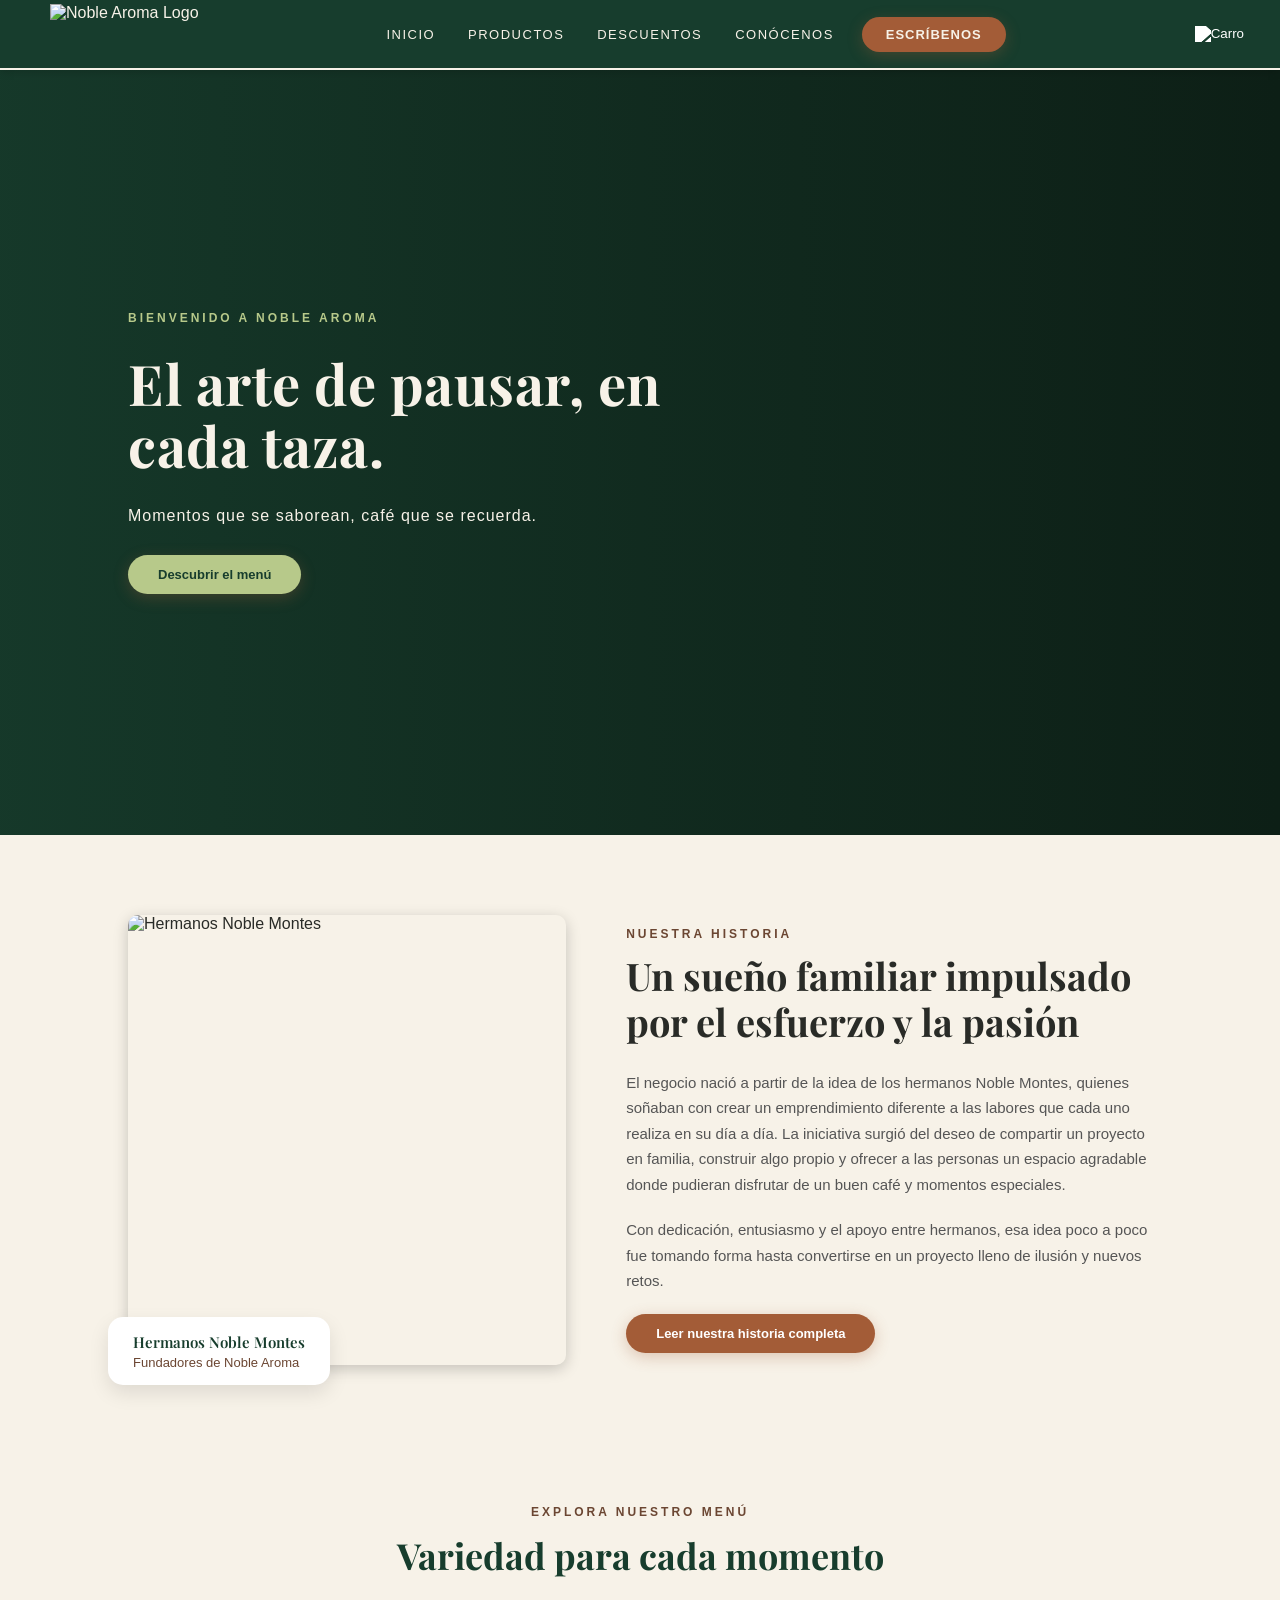
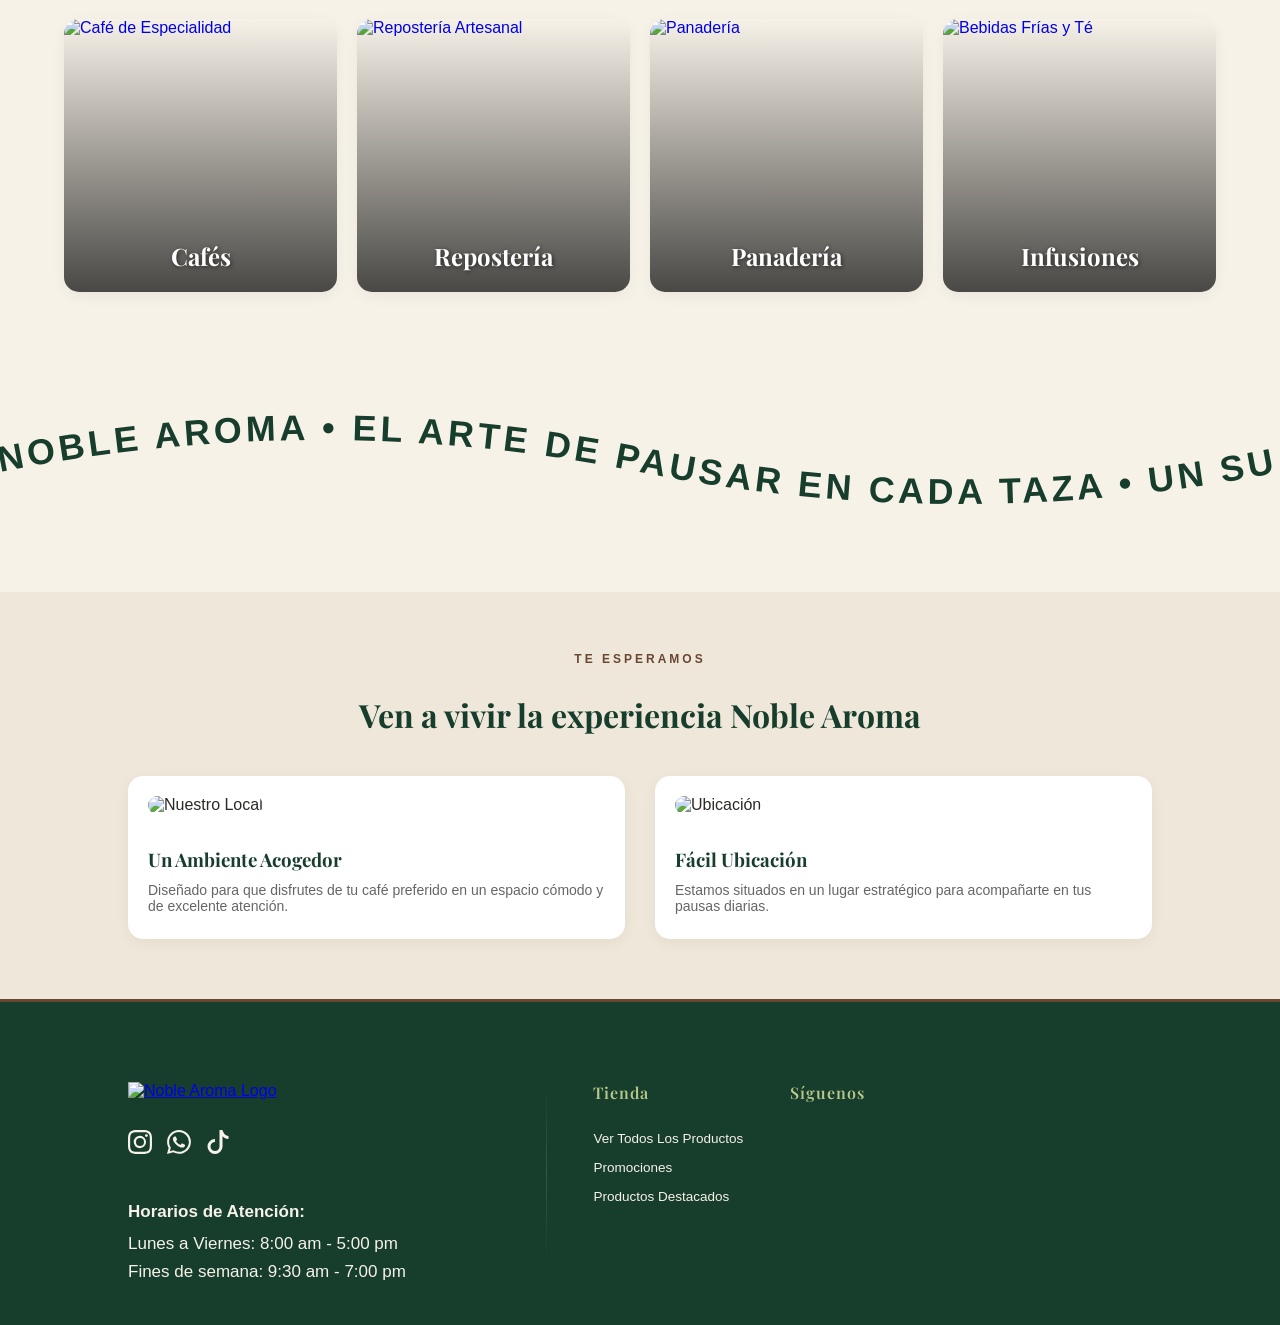
==== commit e3ab9c9b: "Refactor index.html for clarity and updates Updated the title, icon, and video source in index.html." ====
--- a/index.html
+++ b/index.html
@@ -4,28 +4,29 @@
 <head>
   <meta charset="UTF-8" />
   <meta name="viewport" content="width=device-width, initial-scale=1.0" />
-  <title>Noble Aroma</title>
+  <title>Noble Aroma | Cafetería & Repostería</title>
   <link rel="preconnect" href="https://fonts.googleapis.com">
   <link rel="preconnect" href="https://fonts.gstatic.com" crossorigin>
   <link
     href="https://fonts.googleapis.com/css2?family=Cinzel:wght@600;700&family=Montserrat:wght@500;600;700&family=Playfair+Display:ital,wght@0,600;0,700;1,600&family=Poppins:wght@300;400;500;600;700&display=swap"
     rel="stylesheet">
-<link rel="stylesheet" href="css/style.css">
-<link rel="icon" href="img/logo/logo cafe.png" type="image/png">
+  <link rel="stylesheet" href="css/style.css" />
+  <link rel="icon" href="img/logo/Logo-de-Cafeteria-Noble-Aroma.png" type="image/png" />
 </head>
 
 <body>
-<div id="header-placeholder"></div>
+  <div id="header-placeholder"></div>
 
   <section class="hero-video">
-    <video autoplay loop muted playsinline class="video-fondo">
-      <source src="/img/video-marca 9.58.02 a.m..mp4" type="video/mp4">
+    <video class="video-fondo" autoplay loop muted playsinline>
+      <source src="img/video-marca.mp4" type="video/mp4">
+      Tu navegador no soporta videos HTML5.
     </video>
     <div class="hero-video-overlay">
       <span class="titulo-etiqueta" style="color: #B7C98A;">BIENVENIDO A NOBLE AROMA</span>
-      <h1>El arte de pausar,<br>en cada taza.</h1>
+      <h1>El arte de pausar, en cada taza.</h1>
       <p>Momentos que se saborean, café que se recuerda.</p>
-      <a href="productos.html" class="boton-leer-mas">Descubrir el menú</a>
+      <a href="html/productos.html" class="boton-leer-mas">Descubrir el menú</a>
     </div>
   </section>
 
@@ -33,7 +34,7 @@
     <div class="historia-inicio-contenedor">
       <div class="historia-inicio-imagen-wrapper">
         <div class="historia-inicio-imagen">
-          <img src="../img/dueñosylocal.jpeg" alt="Hermanos Noble Montes">
+          <img src="img/dueñosylocal.jpeg" alt="Hermanos Noble Montes">
         </div>
         <div class="tarjeta-fundador">
           <h4>Hermanos Noble Montes</h4>
@@ -42,94 +43,81 @@
       </div>
       <div class="historia-inicio-contenido">
         <span class="titulo-etiqueta">NUESTRA HISTORIA</span>
-        <h2>Un sueño familiar hecho realidad</h2>
-        <p>El negocio nació a partir de la idea de los <strong>hermanos Noble Montes</strong>, quienes soñaban con crear
-          un emprendimiento diferente a las labores que cada uno realiza en su día a día.</p>
-        <p>La iniciativa surgió del deseo de compartir un proyecto en familia, construir algo propio y ofrecer a las
-          personas un espacio agradable donde pudieran disfrutar de un buen café y momentos especiales.</p>
-        <a href="conocenos.html" class="boton-leer-mas">LEER MÁS</a>
+        <h2>Un sueño familiar impulsado por el esfuerzo y la pasión</h2>
+        <p>El negocio nació a partir de la idea de los hermanos Noble Montes, quienes soñaban con crear un emprendimiento diferente a las labores que cada uno realiza en su día a día. La iniciativa surgió del deseo de compartir un proyecto en familia, construir algo propio y ofrecer a las personas un espacio agradable donde pudieran disfrutar de un buen café y momentos especiales.</p>
+        <p>Con dedicación, entusiasmo y el apoyo entre hermanos, esa idea poco a poco fue tomando forma hasta convertirse en un proyecto lleno de ilusión y nuevos retos.</p>
+        <a href="html/conocenos.html" class="boton-leer-mas">Leer nuestra historia completa</a>
       </div>
     </div>
   </section>
 
   <section class="categorias-inicio animar-scroll">
-    <div class="content-container">
-      <span class="titulo-etiqueta" style="text-align: center; display: block; margin-bottom: 10px;">NUESTRA
-        VARIEDAD</span>
-      <h2
-        style="text-align: center; font-family: 'Playfair Display', serif; color: #173D2D; font-size: 36px; margin-bottom: 40px;">
-        Compra por categorías</h2>
-      <div class="grid-categorias">
-        <a href="productos.html?categoria=cafe" class="categoria-card">
-          <img src="../img/1.jpeg" alt="Café">
-          <div class="categoria-overlay">
-            <h3>Café</h3>
-            <span class="btn-ver-categoria">Ver todo</span>
-          </div>
-        </a>
-        <a href="productos.html?categoria=reposteria" class="categoria-card">
-          <img src="../img/2.jpeg" alt="Repostería">
-          <div class="categoria-overlay">
-            <h3>Repostería</h3>
-            <span class="btn-ver-categoria">Ver todo</span>
-          </div>
-        </a>
-        <a href="productos.html?categoria=aromaticas" class="categoria-card">
-          <img src="../img/3.jpeg" alt="Aromáticas">
-          <div class="categoria-overlay">
-            <h3>Aromáticas</h3>
-            <span class="btn-ver-categoria">Ver todo</span>
-          </div>
-        </a>
-        <a href="productos.html?categoria=bebidas" class="categoria-card">
-          <img src="../img/4.png" alt="Bebidas Frías">
-          <div class="categoria-overlay">
-            <h3>Bebidas Frías</h3>
-            <span class="btn-ver-categoria">Ver todo</span>
-          </div>
-        </a>
-      </div>
+    <div style="text-align: center; margin-bottom: 40px;">
+      <span class="titulo-etiqueta">EXPLORA NUESTRO MENÚ</span>
+      <h2 style="font-size: 36px; color: #173D2D; margin-top: 5px;">Variedad para cada momento</h2>
+    </div>
+    <div class="grid-categorias">
+      <a href="html/productos.html?categoria=cafe" class="categoria-card">
+        <img src="img/productos/Cappuccino.png" alt="Café de Especialidad">
+        <div class="categoria-overlay">
+          <h3>Cafés</h3>
+          <span class="btn-ver-categoria">Ver Variedades</span>
+        </div>
+      </a>
+      <a href="html/productos.html?categoria=reposteria" class="categoria-card">
+        <img src="img/productos/cheesecake.jpeg" alt="Repostería Artesanal">
+        <div class="categoria-overlay">
+          <h3>Repostería</h3>
+          <span class="btn-ver-categoria">Ver Postres</span>
+        </div>
+      </a>
+      <a href="html/productos.html?categoria=pan" class="categoria-card">
+        <img src="img/productos/Pan-de-queso.webp" alt="Panadería">
+        <div class="categoria-overlay">
+          <h3>Panadería</h3>
+          <span class="btn-ver-categoria">Ver Panes</span>
+        </div>
+      </a>
+      <a href="html/productos.html?categoria=aromaticas" class="categoria-card">
+        <img src="img/productos/aromaticas.jpeg" alt="Bebidas Frías y Té">
+        <div class="categoria-overlay">
+          <h3>Infusiones</h3>
+          <span class="btn-ver-categoria">Ver Bebidas</span>
+        </div>
+      </a>
     </div>
   </section>
 
-  <section class="frase-arco animar-scroll">
-    <svg viewBox="0 0 1600 250" class="texto-arco-svg" preserveAspectRatio="xMidYMid slice">
-      <path id="curva-gusano" d="M -200,150 Q 200,20 600,150 T 1400,150 T 2200,150" fill="transparent" />
-      <text>
-        <textPath href="#curva-gusano" startOffset="0%">
-          BELLEZA FLORECE AQUÍ · MOMENTOS QUE SE SABOREAN · TU BELLEZA FLORECE AQUÍ · CAFÉ DE ESPECIALIDAD · BELLEZA
-          FLORECE AQUÍ · MOMENTOS QUE SE SABOREAN · TU BELLEZA FLORECE AQUÍ · CAFÉ DE ESPECIALIDAD · BELLEZA FLORECE
-          AQUÍ · MOMENTOS QUE SE SABOREAN ·
+  <section class="frase-arco">
+    <svg class="texto-arco-svg" viewBox="0 0 1000 120" xmlns="http://www.w3.org/2000/svg">
+      <path id="curvaGusano" d="M 0 60 Q 250 10 500 60 T 1000 60" fill="none" stroke="transparent" />
+      <text font-family="'Cinzel', serif" font-weight="700">
+        <textPath href="#curvaGusano" startOffset="0%">
+          NOBLE AROMA • EL ARTE DE PAUSAR EN CADA TAZA • UN SUEÑO FAMILIAR • NOBLE AROMA • EL ARTE DE PAUSAR EN CADA TAZA • UN SUEÑO FAMILIAR •
         </textPath>
       </text>
     </svg>
   </section>
 
   <section class="visitanos animar-scroll">
-    <div class="visitanos-contenedor">
-      <span class="titulo-etiqueta">VISÍTANOS</span>
-      <h2>Nuestro Local y Ubicación</h2>
-      <div class="visitanos-grid">
-        <a href="conocenos.html" class="visitanos-card enlace-tarjeta">
-          <img src="../img/LOCAL.jpeg" alt="Nuestro Local">
-          <h3>Conoce nuestro espacio</h3>
-          <p><strong>Ubicación:</strong> Cra 24 #18-11 frente a edificio Mediterráneo</p>
-          <p><strong>Días de semana:</strong> 8:00 am - 5:00 pm</p>
-          <p><strong>Fines de semana:</strong> 9:30 am - 7:00 pm</p>
-        </a>
-        <a href="https://www.google.com/maps/@9.3065624,-75.4027481,15z?entry=ttu&g_ep=EgoyMDI2MTEwMy4wIKXMDSoASAFQAw%3D%3D"
-          target="_blank" rel="noopener noreferrer" class="visitanos-card enlace-tarjeta">
-          <img src="../img/UBI.jpeg" alt="Ubicación Noble Aroma">
-          <h3>¿Cómo llegar?</h3>
-          <p>Encuéntranos en nuestra sede principal y disfruta de un momento especial en familia o con amigos.</p>
-          <p><strong>Teléfonos:</strong> 311 712 4076 | 313 799 7932</p>
-          <p style="color: #A35C37; font-weight: 600; margin-top: 10px;">Toca aquí para abrir en Google Maps &rarr;</p>
-        </a>
+    <span class="titulo-etiqueta">TE ESPERAMOS</span>
+    <h2>Ven a vivir la experiencia Noble Aroma</h2>
+    <div class="visitanos-grid">
+      <div class="visitanos-card">
+        <img src="img/local.jpeg" alt="Nuestro Local">
+        <h3>Un Ambiente Acogedor</h3>
+        <p>Diseñado para que disfrutes de tu café preferido en un espacio cómodo y de excelente atención.</p>
+      </div>
+      <div class="visitanos-card">
+        <img src="img/ubi.jpeg" alt="Ubicación">
+        <h3>Fácil Ubicación</h3>
+        <p>Estamos situados en un lugar estratégico para acompañarte en tus pausas diarias.</p>
       </div>
     </div>
   </section>
- <div id="footer-placeholder"></div>
-  
+
+  <div id="footer-placeholder"></div>
+
   <div id="overlay-carrito" class="overlay-carrito"></div>
   <aside id="panel-carrito" class="panel-carrito">
     <div class="panel-header">
@@ -140,7 +128,7 @@
       <div id="lista-carrito" class="lista-carrito"></div>
       <div id="carrito-vacio" class="carrito-vacio" hidden>
         <p>Tu carrito está vacío.</p>
-        <a href="productos.html" class="boton-leer-mas">Ver Productos</a>
+        <a href="html/productos.html" class="boton-leer-mas">Ver Productos</a>
       </div>
     </div>
     <div class="panel-footer" id="resumen-carrito" hidden>
@@ -151,6 +139,7 @@
       <button id="btn-vaciar" class="boton-vaciar">Vaciar carrito</button>
     </div>
   </aside>
+
   <div id="modal-checkout" class="modal-overlay">
     <div class="modal-contenido">
       <button class="modal-cerrar" id="cerrar-checkout">&times;</button>
@@ -164,19 +153,17 @@
         <input type="tel" id="checkout-telefono" placeholder="Ej. 300 123 4567" required>
         <label>Método de Pago</label>
         <div class="opciones-pedido">
-          <label class="opcion-radio"><input type="radio" name="metodo-pago" value="Tarjeta de Crédito/Débito" checked>
-            Tarjeta de Crédito/Débito</label>
-          <label class="opcion-radio"><input type="radio" name="metodo-pago" value="Pago en Efectivo"> Pago en Efectivo
-            (Contra entrega)</label>
-          <label class="opcion-radio"><input type="radio" name="metodo-pago" value="Transferencia Bancaria">
-            Transferencia Bancaria</label>
+          <label class="opcion-radio"><input type="radio" name="metodo-pago" value="Tarjeta de Crédito/Débito" checked> Tarjeta de Crédito/Débito</label>
+          <label class="opcion-radio"><input type="radio" name="metodo-pago" value="Pago en Efectivo"> Pago en Efectivo (Contra entrega)</label>
+          <label class="opcion-radio"><input type="radio" name="metodo-pago" value="Transferencia Bancaria"> Transferencia Bancaria</label>
         </div>
         <button type="submit" class="boton-confirmar">Confirmar y Pagar</button>
       </form>
     </div>
   </div>
-  <script src="/js/principal.js"></script>
-  <script src="/js/carrito.js"></script>
+
+  <script src="js/principal.js"></script>
+  <script src="js/carrito.js"></script>
 </body>
 
 </html>
--- a/css/style.css
+++ b/css/style.css
@@ -927,4 +927,4 @@
 @media (min-width: 901px) {
   .cerrar-panel, #limpiarFiltros-mobile, .btn-abrir-filtros, .menu-toggle { display: none !important; }
   .nav { display: flex; }
-}+}
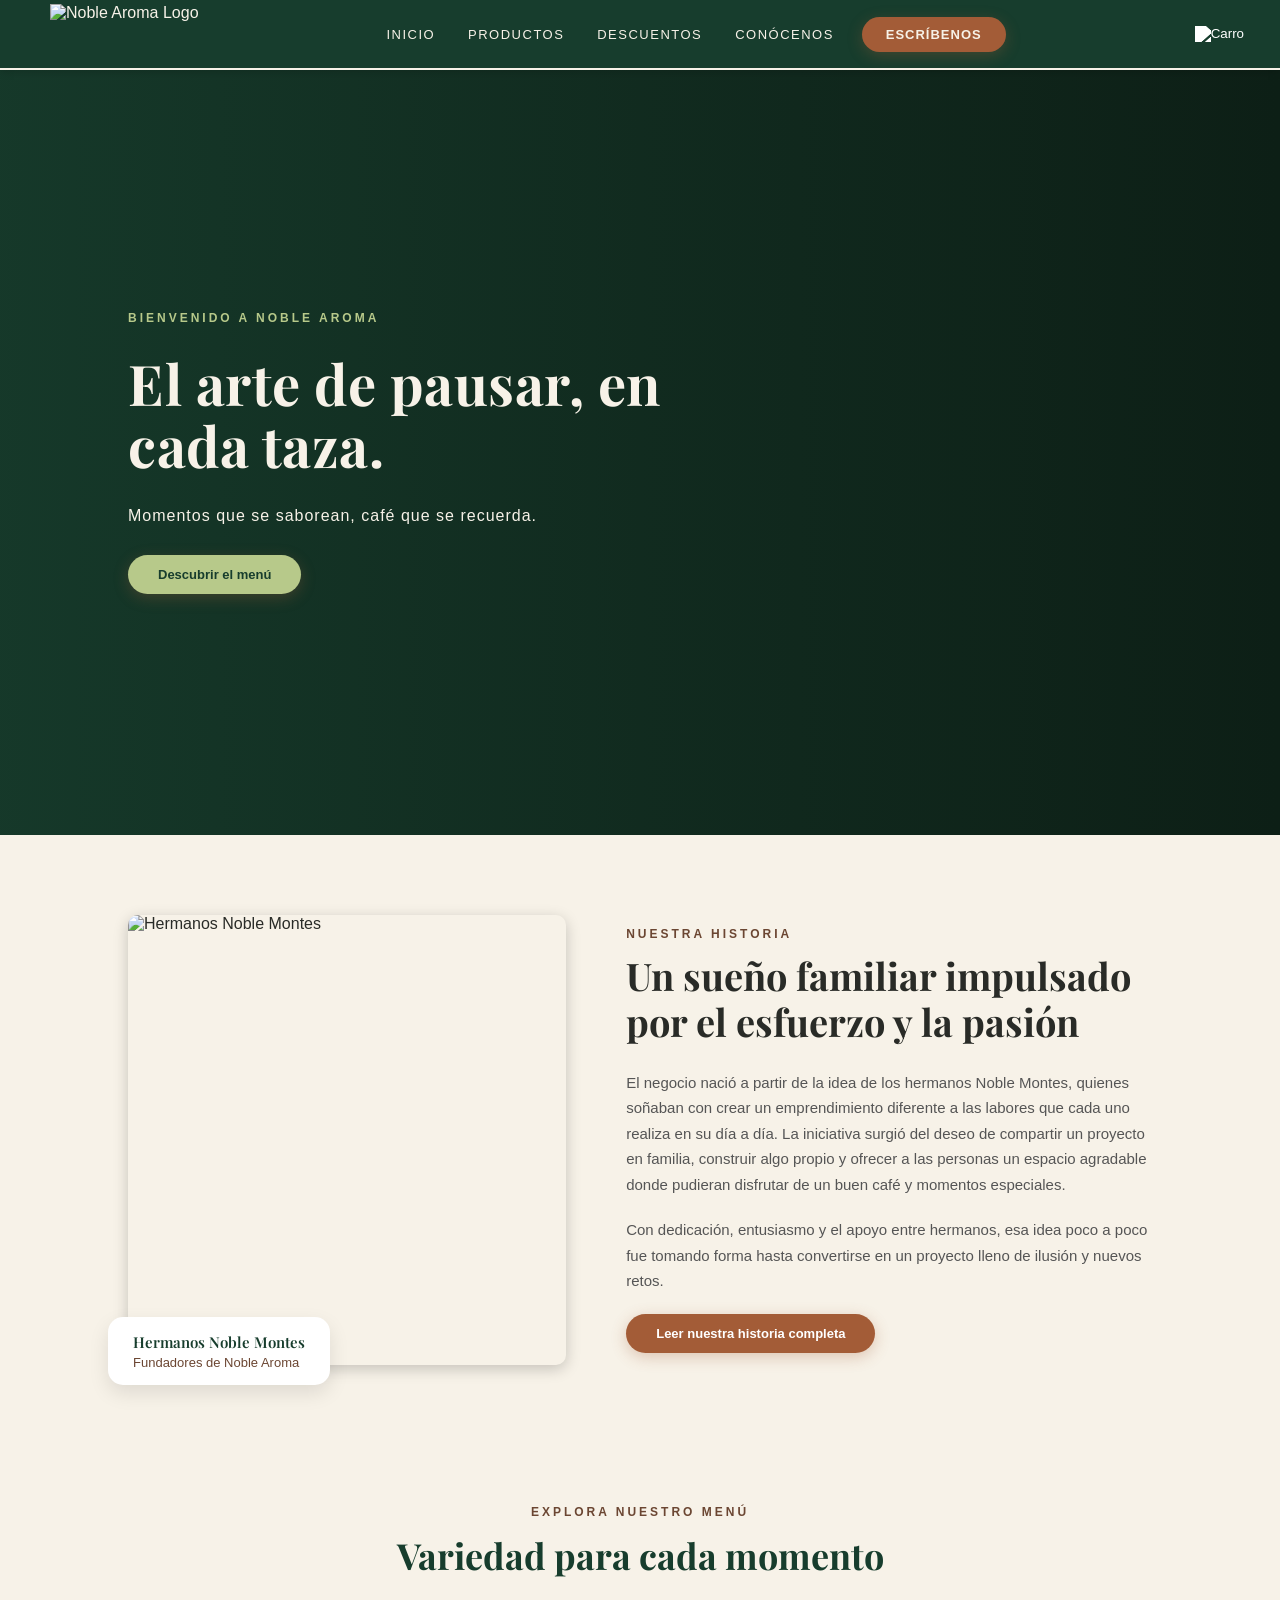
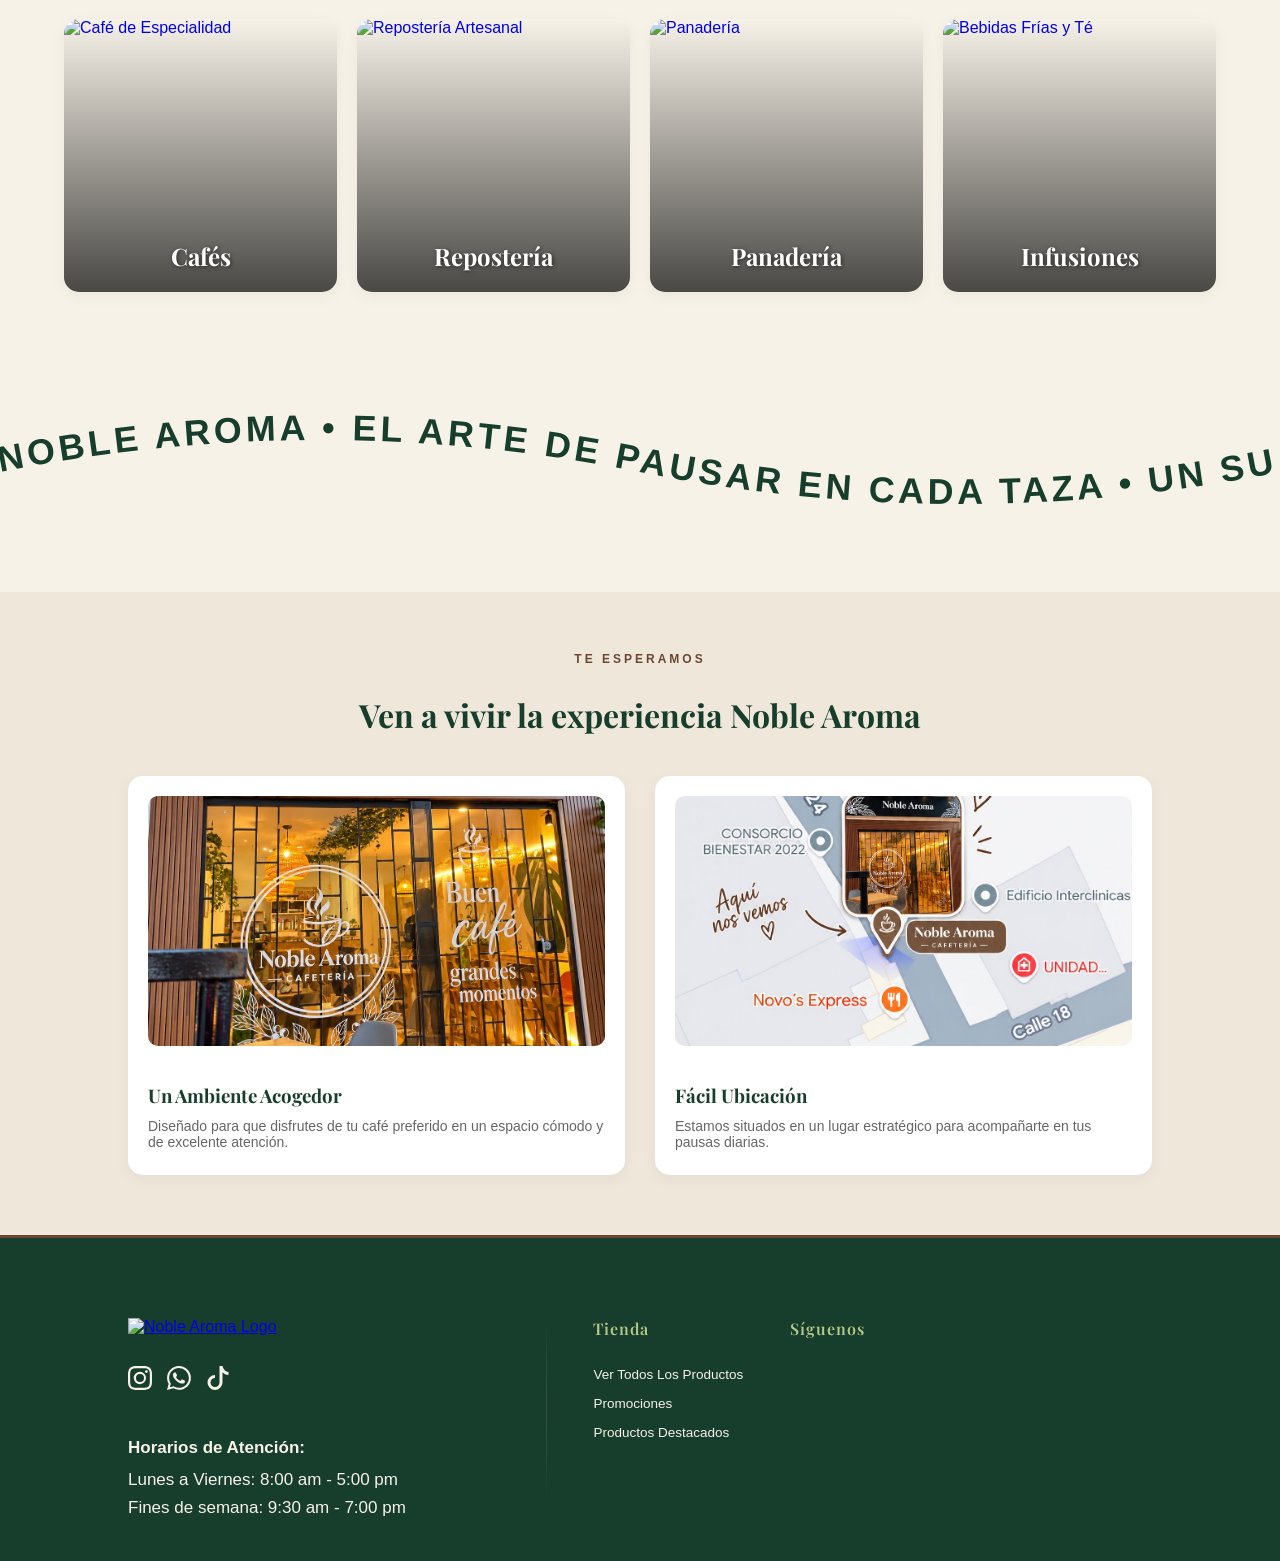
==== commit b58dbe77: "Update index.html" ====
--- a/index.html
+++ b/index.html
@@ -19,7 +19,7 @@
 
   <section class="hero-video">
     <video class="video-fondo" autoplay loop muted playsinline>
-      <source src="img/video-marca.mp4" type="video/mp4">
+      <source src="img/video-marca....02 a.m..mp4" type="video/mp4">
       Tu navegador no soporta videos HTML5.
     </video>
     <div class="hero-video-overlay">
@@ -104,12 +104,12 @@
     <h2>Ven a vivir la experiencia Noble Aroma</h2>
     <div class="visitanos-grid">
       <div class="visitanos-card">
-        <img src="img/local.jpeg" alt="Nuestro Local">
+        <img src="img/LOCAL.jpeg" alt="Nuestro Local">
         <h3>Un Ambiente Acogedor</h3>
         <p>Diseñado para que disfrutes de tu café preferido en un espacio cómodo y de excelente atención.</p>
       </div>
       <div class="visitanos-card">
-        <img src="img/ubi.jpeg" alt="Ubicación">
+        <img src="img/UBI.jpeg" alt="Ubicación">
         <h3>Fácil Ubicación</h3>
         <p>Estamos situados en un lugar estratégico para acompañarte en tus pausas diarias.</p>
       </div>
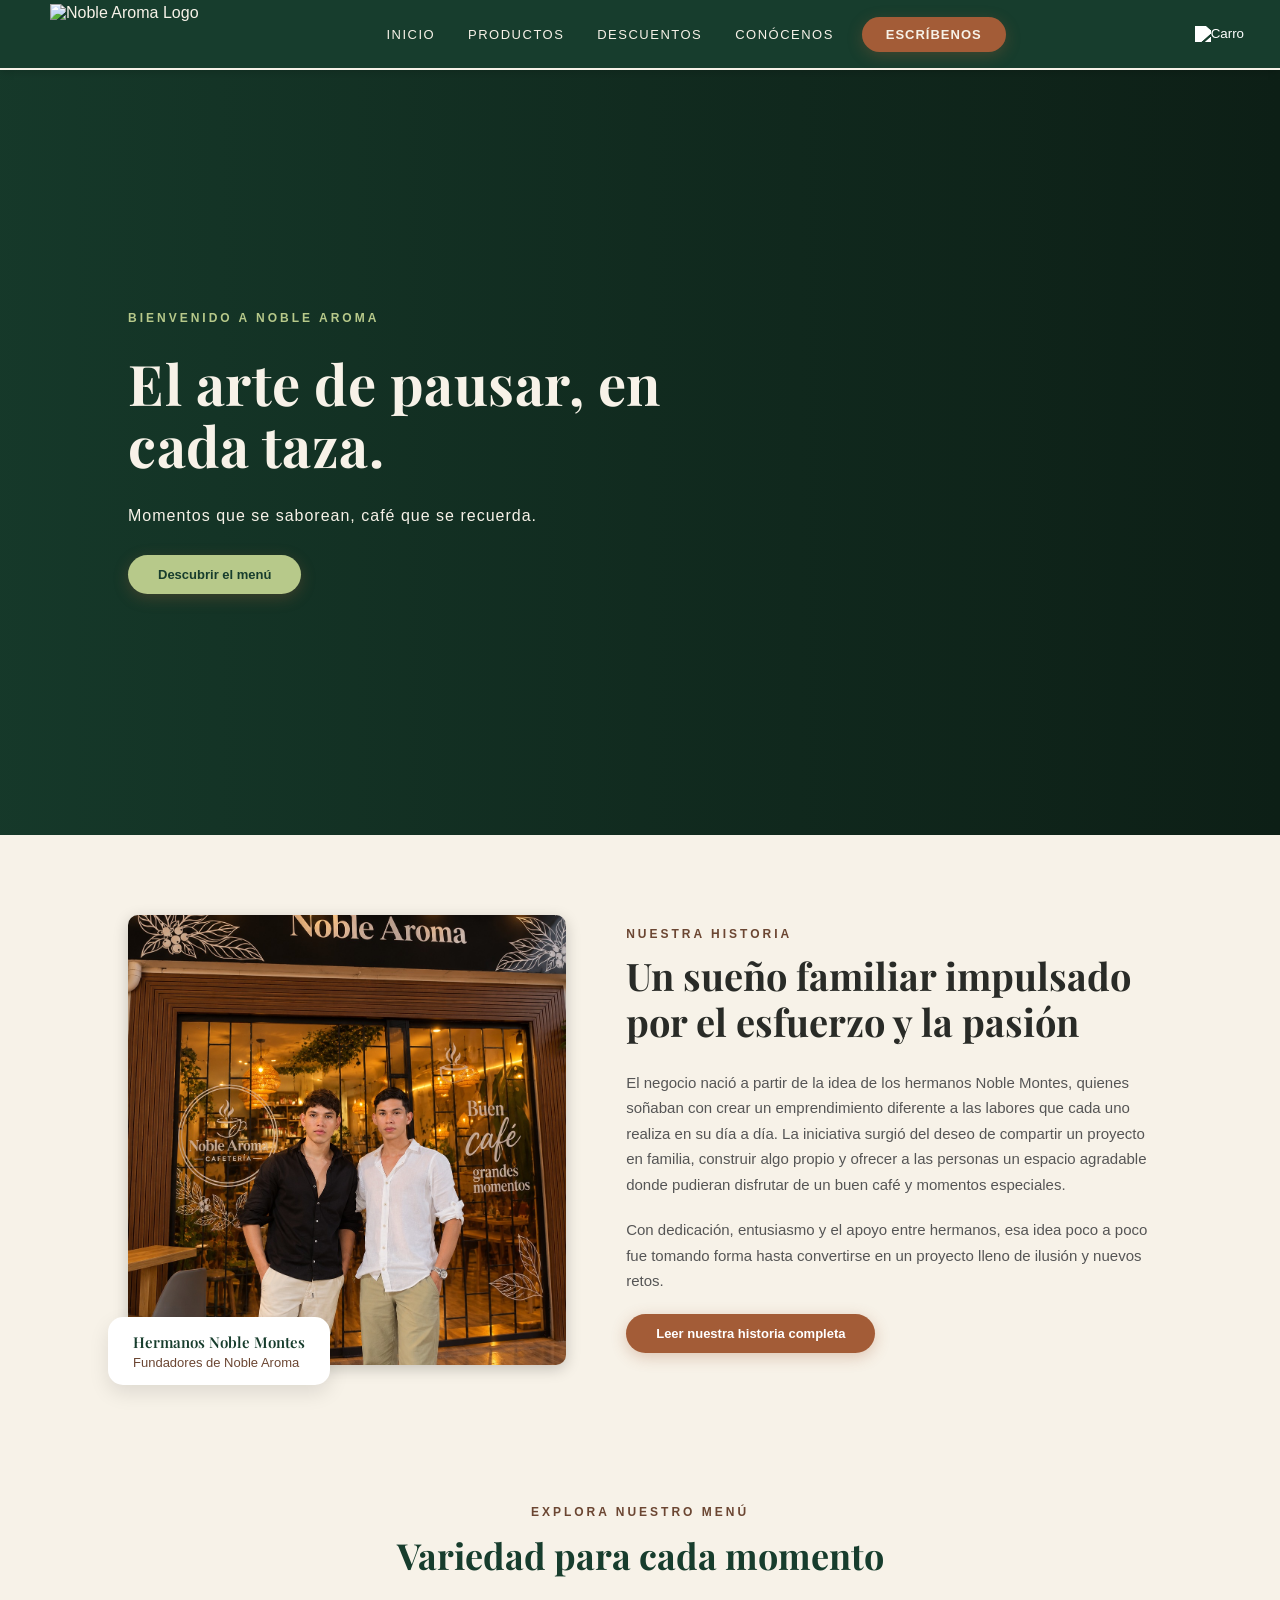
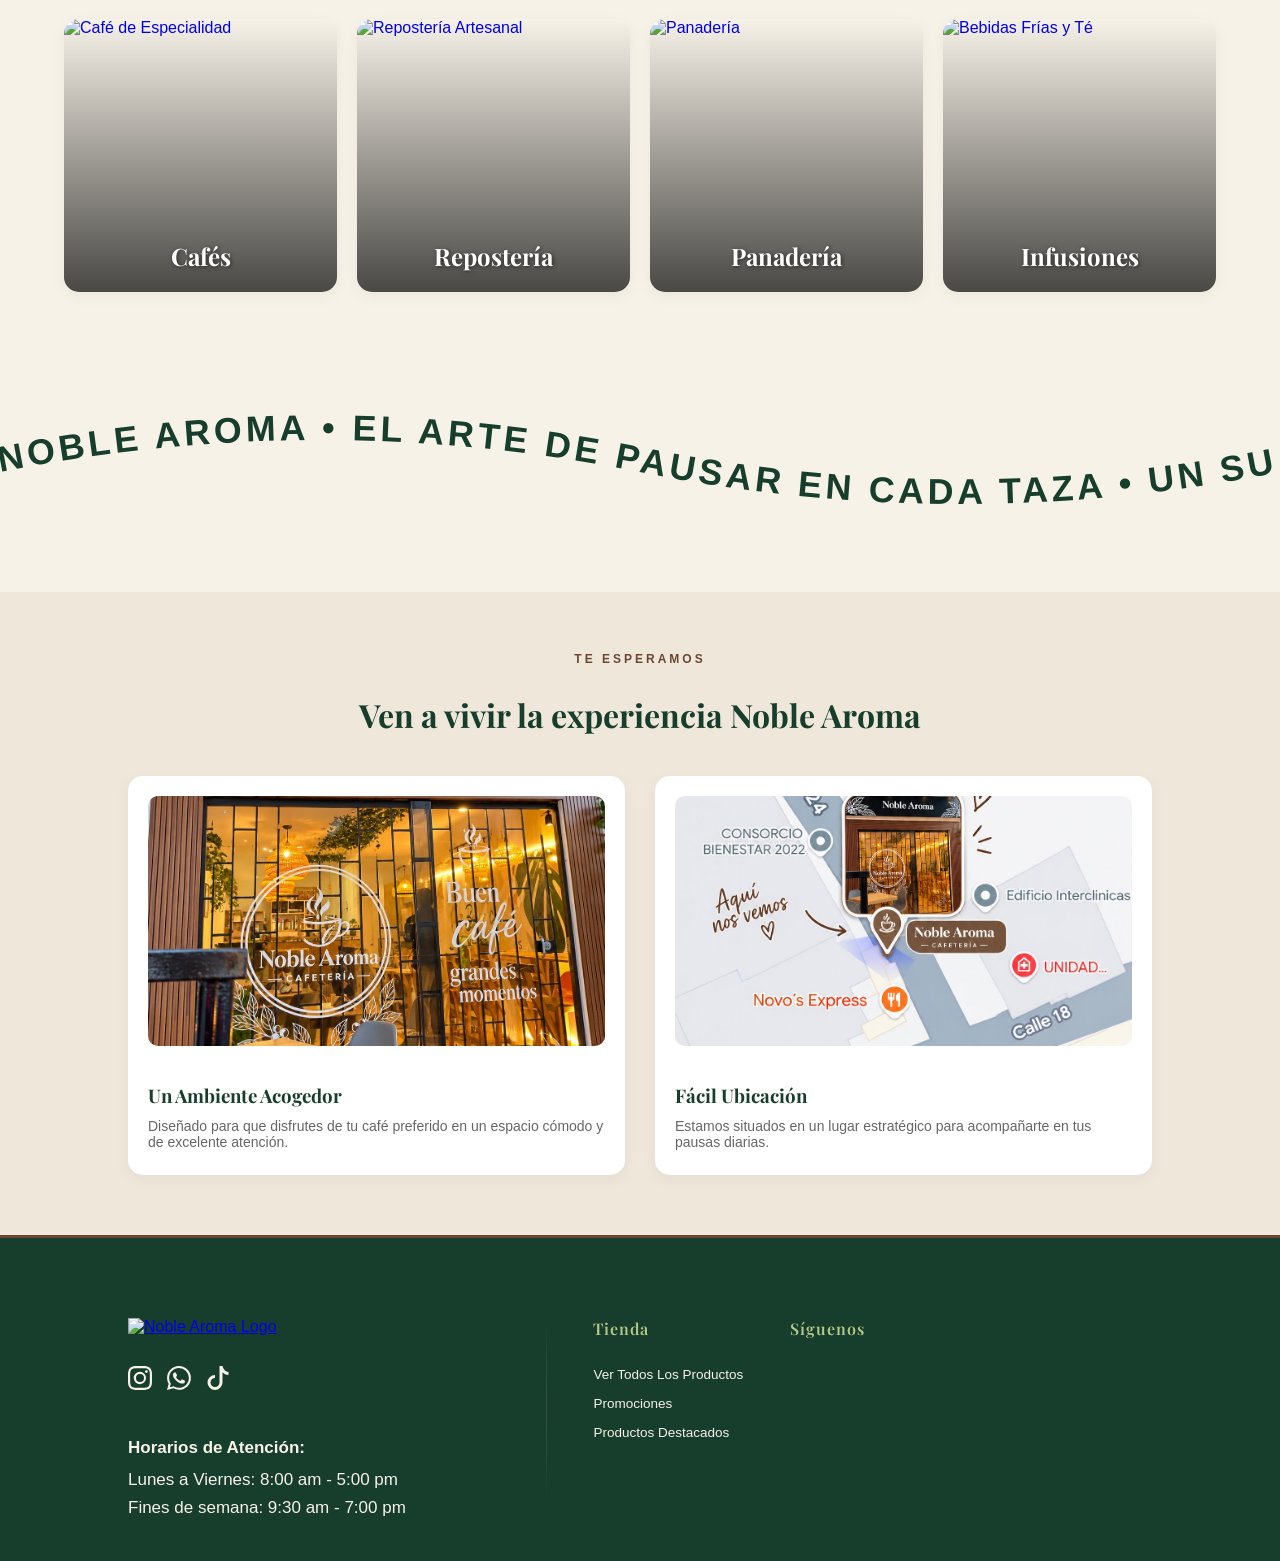
==== commit f232f78a: "Fix HTML encoding issues in index.html" ====
--- a/index.html
+++ b/index.html
@@ -19,7 +19,7 @@
 
   <section class="hero-video">
     <video class="video-fondo" autoplay loop muted playsinline>
-      <source src="img/video-marca....02 a.m..mp4" type="video/mp4">
+      <source src="img/video-marca.mp4" type="video/mp4">
       Tu navegador no soporta videos HTML5.
     </video>
     <div class="hero-video-overlay">
@@ -34,7 +34,7 @@
     <div class="historia-inicio-contenedor">
       <div class="historia-inicio-imagen-wrapper">
         <div class="historia-inicio-imagen">
-          <img src="img/dueñosylocal.jpeg" alt="Hermanos Noble Montes">
+          <img src="img/duenosylocal.jpeg" alt="Hermanos Noble Montes">
         </div>
         <div class="tarjeta-fundador">
           <h4>Hermanos Noble Montes</h4>
